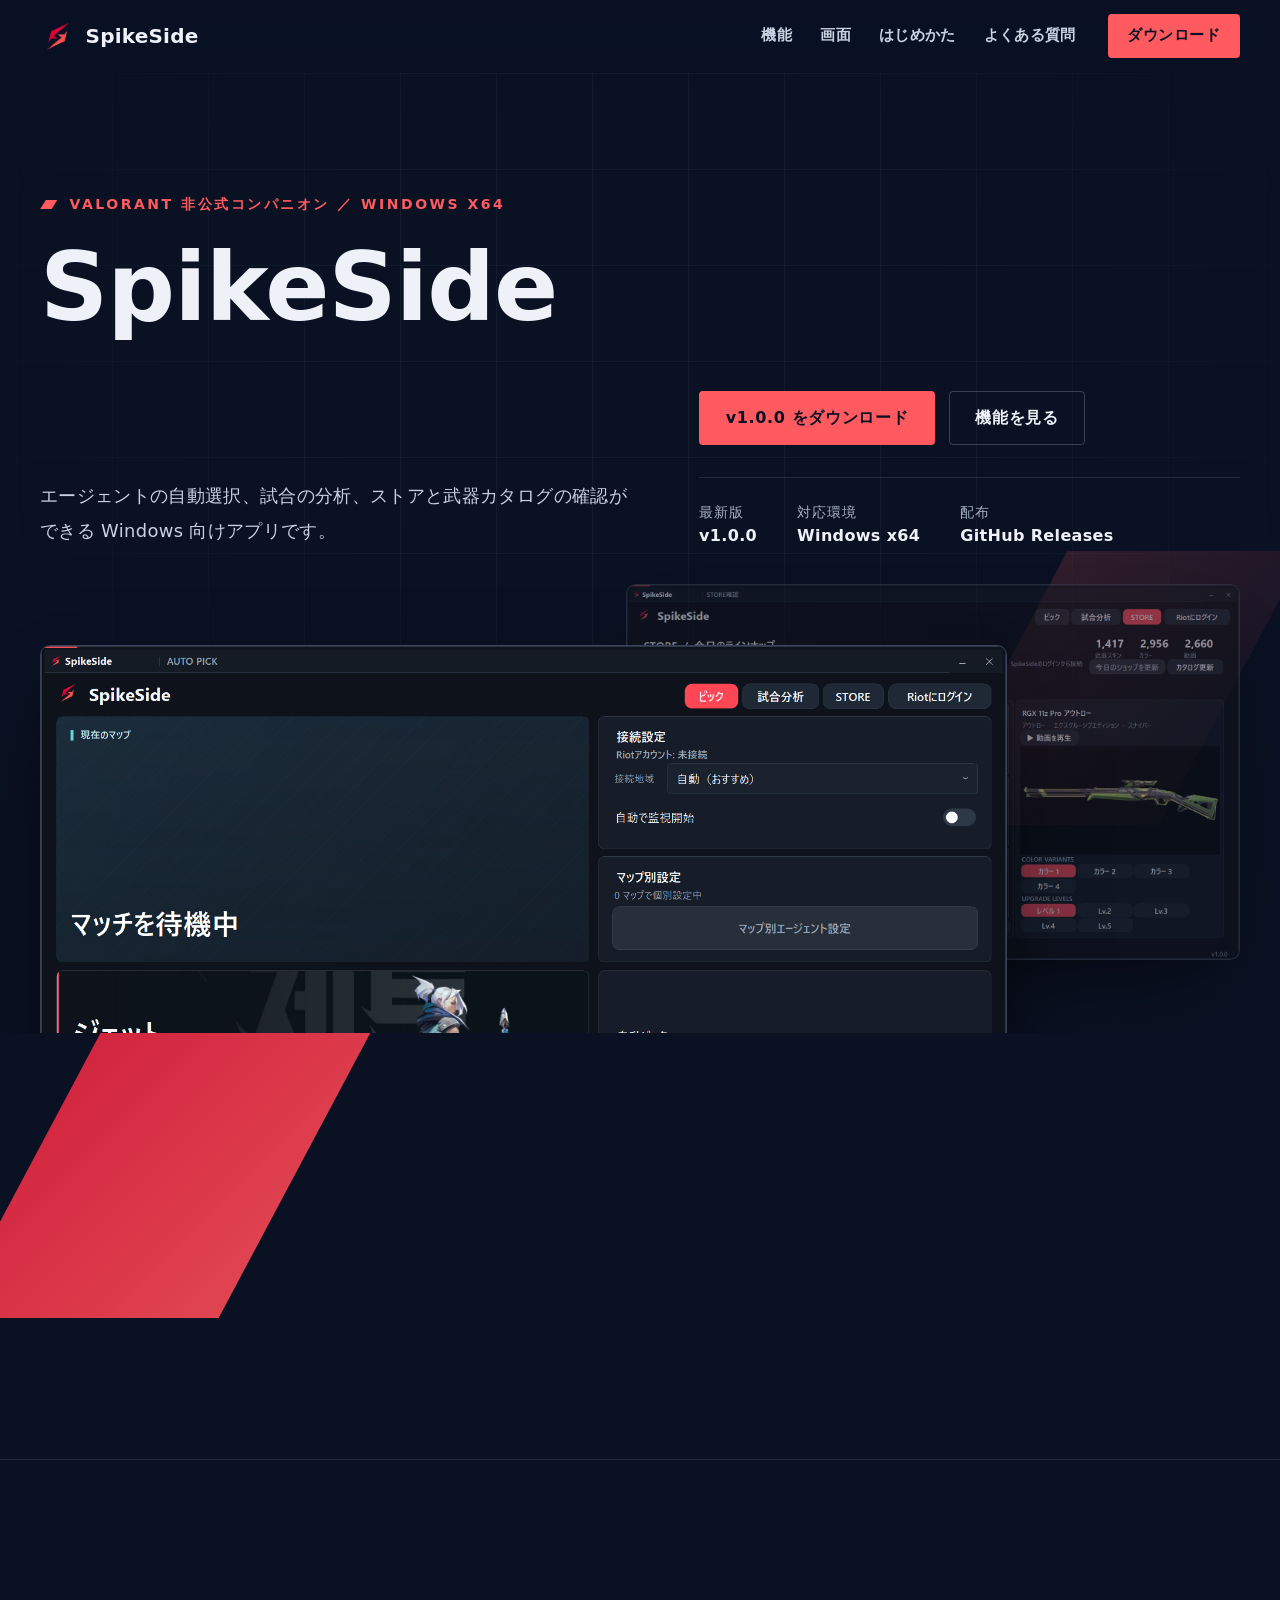
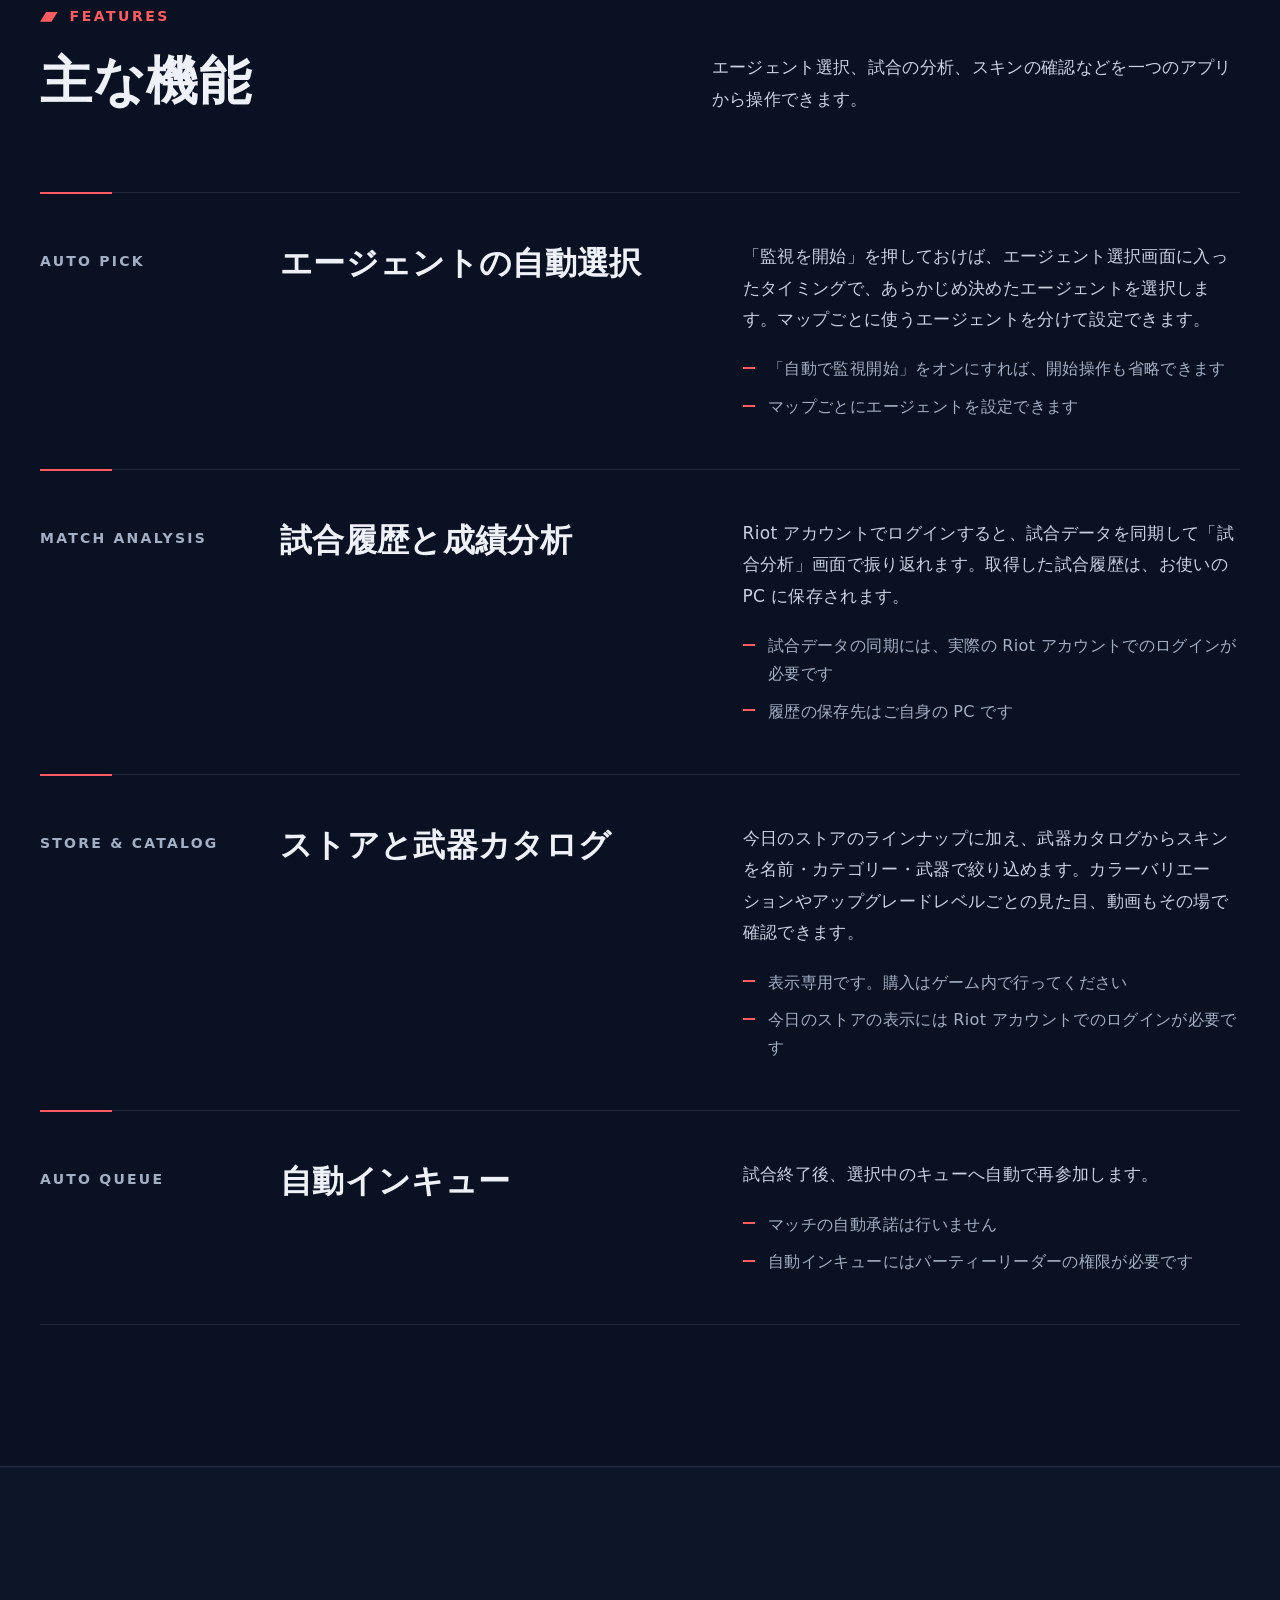
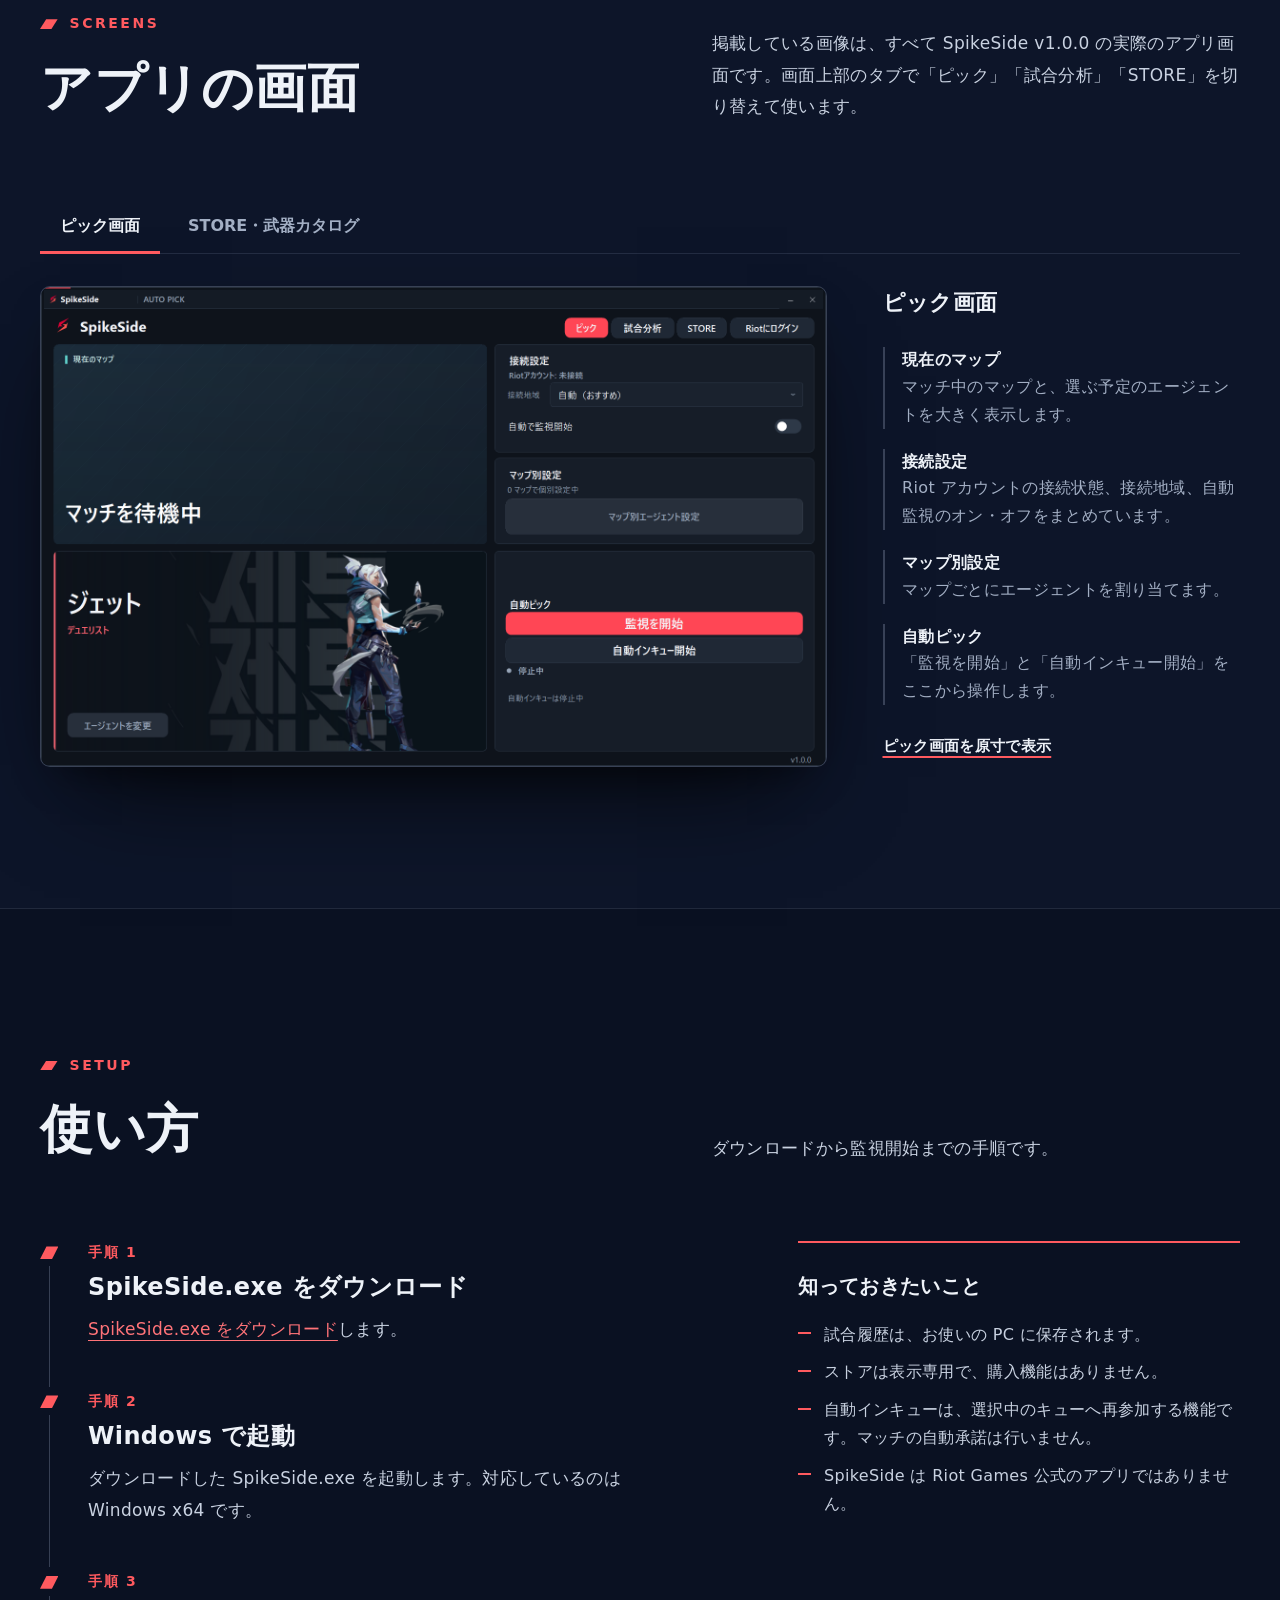
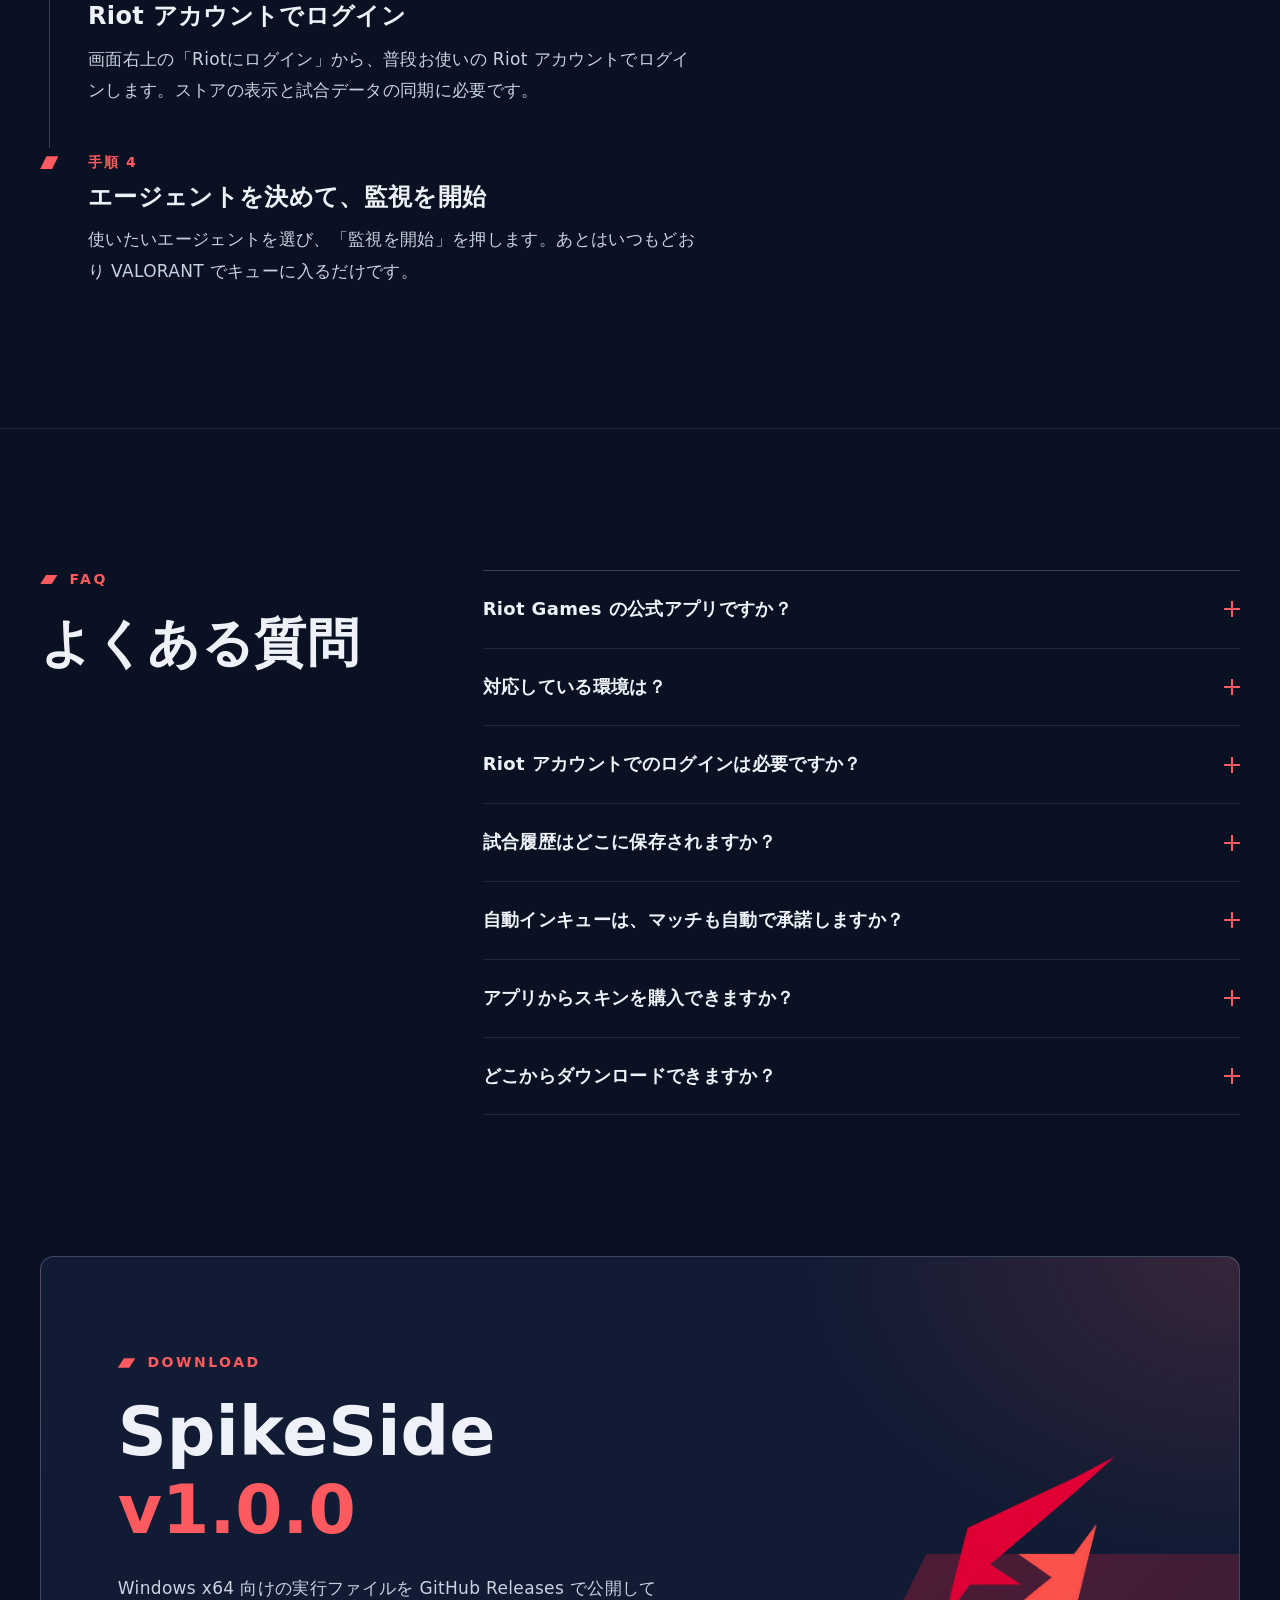
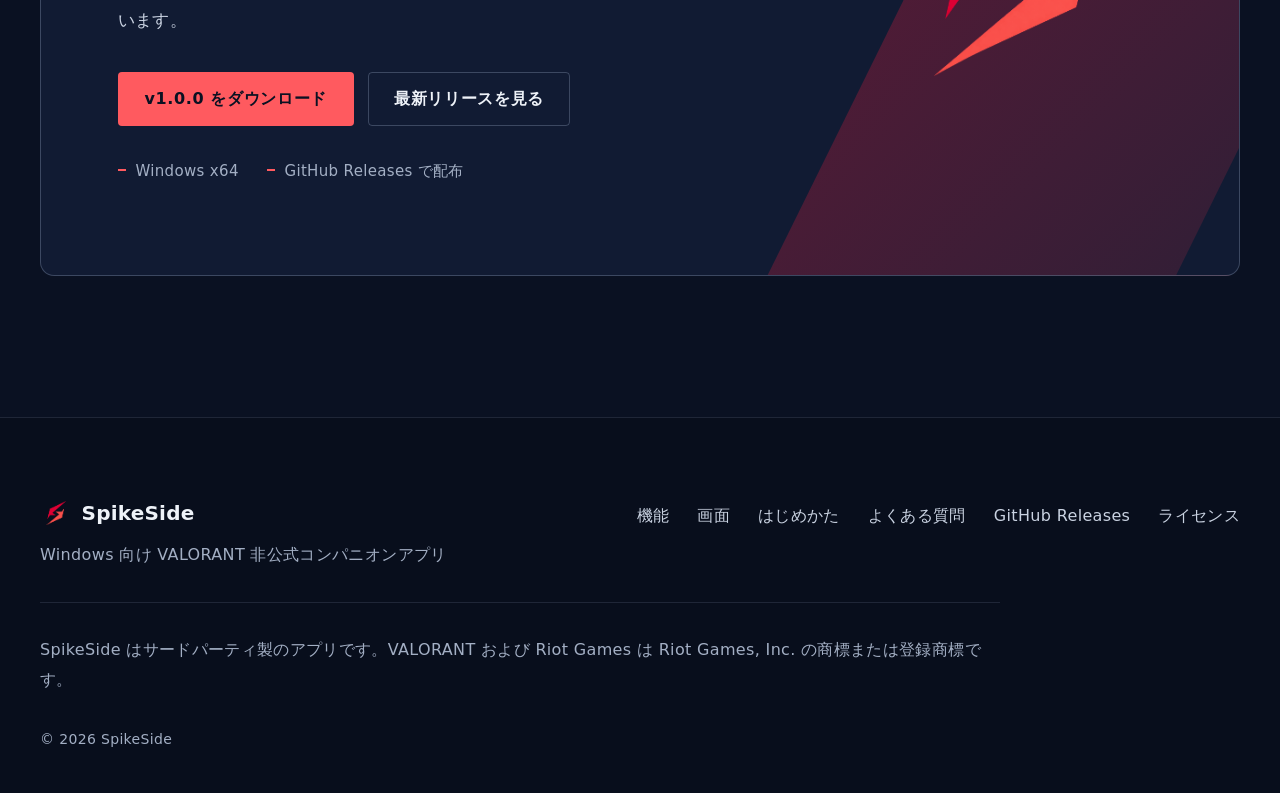
==== docs/index.html @ 8cacb23a "Release SpikeSide 1.0.0 with GitHub Pages site" ====
<!doctype html>
<html lang="ja">
<head>
  <meta charset="utf-8">
  <meta name="viewport" content="width=device-width, initial-scale=1">
  <title>SpikeSide｜VALORANT 向け非公式コンパニオンアプリ（Windows）</title>
  <meta name="description" content="SpikeSide は、エージェントの自動選択、試合の振り返り、ストアと武器カタログの確認をまとめた Windows x64 向けの VALORANT コンパニオンアプリです。">
  <meta name="theme-color" content="#0a1122">
  <meta name="color-scheme" content="dark">
  <meta property="og:type" content="website">
  <meta property="og:title" content="SpikeSide｜VALORANT 向け非公式コンパニオンアプリ">
  <meta property="og:description" content="エージェントの自動選択、試合の振り返り、ストアと武器カタログの確認をひとつに。Windows x64 向け。">
  <meta property="og:image" content="https://xero711.github.io/SpikeSide/assets/app-home.png">
  <meta name="twitter:card" content="summary_large_image">
  <link rel="icon" type="image/png" href="assets/spikeside-logo.png">
  <link rel="apple-touch-icon" href="assets/spikeside-logo.png">
  <link rel="stylesheet" href="styles.css">
  <script>document.documentElement.classList.add('js');</script>
  <script src="app.js" defer></script>
</head>
<body>
  <a class="skip-link" href="#main">本文へスキップ</a>

  <header class="site-header" data-header>
    <div class="container site-header__inner">
      <a class="brand" href="#top">
        <img src="assets/spikeside-logo.png" alt="" width="40" height="40">
        <span>SpikeSide</span>
      </a>

      <button class="nav-toggle" type="button" aria-expanded="false" aria-controls="site-nav" data-nav-toggle>
        <span class="nav-toggle__icon" aria-hidden="true"><span></span><span></span><span></span></span>
        <span class="nav-toggle__label">メニュー</span>
      </button>

      <nav class="site-nav" id="site-nav" aria-label="メインメニュー">
        <ul class="site-nav__list">
          <li><a href="#features">機能</a></li>
          <li><a href="#screens">画面</a></li>
          <li><a href="#setup">はじめかた</a></li>
          <li><a href="#faq">よくある質問</a></li>
        </ul>
        <a class="btn btn--primary btn--small site-nav__cta" href="#download">ダウンロード</a>
      </nav>
    </div>
  </header>

  <main id="main" tabindex="-1">

    <!-- Hero -->
    <section class="hero" id="top" aria-labelledby="hero-title">
      <div class="hero__grid-lines" aria-hidden="true"></div>
      <div class="container">
        <p class="eyebrow">VALORANT 非公式コンパニオン ／ Windows x64</p>
        <h1 class="hero__title" id="hero-title">SpikeSide</h1>

        <div class="hero__body">
          <p class="hero__lead">
            エージェントの自動選択、試合の分析、ストアと武器カタログの確認ができる Windows 向けアプリです。
          </p>

          <div class="hero__aside">
            <div class="actions">
              <a class="btn btn--primary" href="https://github.com/xero711/SpikeSide/releases/download/v1.0.0/SpikeSide.exe">
                v1.0.0 をダウンロード
              </a>
              <a class="btn btn--ghost" href="#features">機能を見る</a>
            </div>
            <dl class="hero__meta">
              <div><dt>最新版</dt><dd>v1.0.0</dd></div>
              <div><dt>対応環境</dt><dd>Windows x64</dd></div>
              <div><dt>配布</dt><dd>GitHub Releases</dd></div>
            </dl>
          </div>
        </div>
      </div>

      <div class="container hero__stage">
        <div class="hero__shape hero__shape--solid" aria-hidden="true"></div>
        <div class="hero__shape hero__shape--outline" aria-hidden="true"></div>
        <figure class="shot hero__shot hero__shot--back" aria-hidden="true">
          <img src="assets/app-catalog.png" alt="" width="1648" height="1006" decoding="async">
        </figure>
        <figure class="shot hero__shot hero__shot--main">
          <img src="assets/app-home.png" width="1648" height="1006" decoding="async" fetchpriority="high"
               alt="SpikeSide のピック画面。左側に「マッチを待機中」の表示と、選択予定のエージェント「ジェット（デュエリスト）」。右側に接続設定、マップ別設定、「監視を開始」「自動インキュー開始」ボタンが並んでいる。">
        </figure>
        <p class="hero__caption">実際のアプリ画面（SpikeSide v1.0.0）</p>
      </div>
    </section>

    <!-- Features -->
    <section class="section" id="features" aria-labelledby="features-title">
      <div class="container">
        <header class="section-head" data-reveal>
          <div>
            <p class="eyebrow">Features</p>
            <h2 id="features-title">主な機能</h2>
          </div>
          <p class="section-head__lead">
            エージェント選択、試合の分析、スキンの確認などを一つのアプリから操作できます。
          </p>
        </header>

        <ul class="capabilities">
          <li class="cap" data-reveal>
            <p class="cap__tag">Auto Pick</p>
            <h3 class="cap__title">エージェントの自動選択</h3>
            <div class="cap__body">
              <p>「監視を開始」を押しておけば、エージェント選択画面に入ったタイミングで、あらかじめ決めたエージェントを選択します。マップごとに使うエージェントを分けて設定できます。</p>
              <ul class="ticks">
                <li>「自動で監視開始」をオンにすれば、開始操作も省略できます</li>
                <li>マップごとにエージェントを設定できます</li>
              </ul>
            </div>
          </li>

          <li class="cap" data-reveal>
            <p class="cap__tag">Match Analysis</p>
            <h3 class="cap__title">試合履歴と成績分析</h3>
            <div class="cap__body">
              <p>Riot アカウントでログインすると、試合データを同期して「試合分析」画面で振り返れます。取得した試合履歴は、お使いの PC に保存されます。</p>
              <ul class="ticks">
                <li>試合データの同期には、実際の Riot アカウントでのログインが必要です</li>
                <li>履歴の保存先はご自身の PC です</li>
              </ul>
            </div>
          </li>

          <li class="cap" data-reveal>
            <p class="cap__tag">Store &amp; Catalog</p>
            <h3 class="cap__title">ストアと武器カタログ</h3>
            <div class="cap__body">
              <p>今日のストアのラインナップに加え、武器カタログからスキンを名前・カテゴリー・武器で絞り込めます。カラーバリエーションやアップグレードレベルごとの見た目、動画もその場で確認できます。</p>
              <ul class="ticks">
                <li>表示専用です。購入はゲーム内で行ってください</li>
                <li>今日のストアの表示には Riot アカウントでのログインが必要です</li>
              </ul>
            </div>
          </li>

          <li class="cap" data-reveal>
            <p class="cap__tag">Auto Queue</p>
            <h3 class="cap__title">自動インキュー</h3>
            <div class="cap__body">
              <p>試合終了後、選択中のキューへ自動で再参加します。</p>
              <ul class="ticks">
                <li>マッチの自動承諾は行いません</li>
                <li>自動インキューにはパーティーリーダーの権限が必要です</li>
              </ul>
            </div>
          </li>
        </ul>
      </div>
    </section>

    <!-- Screens -->
    <section class="section section--tint" id="screens" aria-labelledby="screens-title">
      <div class="container">
        <header class="section-head" data-reveal>
          <div>
            <p class="eyebrow">Screens</p>
            <h2 id="screens-title">アプリの画面</h2>
          </div>
          <p class="section-head__lead">
            掲載している画像は、すべて SpikeSide v1.0.0 の実際のアプリ画面です。画面上部のタブで「ピック」「試合分析」「STORE」を切り替えて使います。
          </p>
        </header>

        <div class="screens" data-tabs>
          <div class="screens__tabs" data-tablist aria-label="表示する画面" hidden>
            <button type="button" class="screens__tab" id="tab-pick" aria-controls="panel-pick" data-tab>ピック画面</button>
            <button type="button" class="screens__tab" id="tab-store" aria-controls="panel-store" data-tab>STORE・武器カタログ</button>
          </div>

          <div class="screens__panel" id="panel-pick" data-panel>
            <figure class="shot screens__shot">
              <img src="assets/app-home.png" width="1648" height="1006" loading="lazy" decoding="async"
                   alt="SpikeSide のピック画面。上部に「ピック」「試合分析」「STORE」「Riotにログイン」のタブ。左上に現在のマップ欄（マッチを待機中）、左下に選択予定のエージェント「ジェット」、右側に接続設定、マップ別設定、自動ピックの操作ボタンが配置されている。">
            </figure>
            <div class="screens__notes">
              <h3 class="screens__heading">ピック画面</h3>
              <dl class="notes">
                <div><dt>現在のマップ</dt><dd>マッチ中のマップと、選ぶ予定のエージェントを大きく表示します。</dd></div>
                <div><dt>接続設定</dt><dd>Riot アカウントの接続状態、接続地域、自動監視のオン・オフをまとめています。</dd></div>
                <div><dt>マップ別設定</dt><dd>マップごとにエージェントを割り当てます。</dd></div>
                <div><dt>自動ピック</dt><dd>「監視を開始」と「自動インキュー開始」をここから操作します。</dd></div>
              </dl>
              <a class="text-link" href="assets/app-home.png">ピック画面を原寸で表示</a>
            </div>
          </div>

          <div class="screens__panel" id="panel-store" data-panel>
            <figure class="shot screens__shot">
              <img src="assets/app-catalog.png" width="1648" height="1006" loading="lazy" decoding="async"
                   alt="SpikeSide の STORE 画面で武器カタログを表示した状態。検索欄とカテゴリー・武器の絞り込みの下にアウトローのスキン一覧が並び、右側に選択中のスキンのプレビュー、動画再生ボタン、カラーバリエーションとアップグレードレベルの切り替えがある。">
            </figure>
            <div class="screens__notes">
              <h3 class="screens__heading">STORE・武器カタログ</h3>
              <dl class="notes">
                <div><dt>今日の STORE ／ 武器カタログ</dt><dd>今日のラインナップと、スキン全体のカタログを切り替えて表示します。</dd></div>
                <div><dt>検索と絞り込み</dt><dd>スキン名・武器名での検索に、カテゴリーと武器の絞り込みを組み合わせられます。</dd></div>
                <div><dt>プレビュー</dt><dd>カラーバリエーション、アップグレードレベルごとの見た目、動画を確認できます。</dd></div>
                <div><dt>表示専用</dt><dd>購入機能はありません。購入はゲーム内で行ってください。</dd></div>
              </dl>
              <a class="text-link" href="assets/app-catalog.png">STORE 画面を原寸で表示</a>
            </div>
          </div>
        </div>
      </div>
    </section>

    <!-- Setup -->
    <section class="section" id="setup" aria-labelledby="setup-title">
      <div class="container">
        <header class="section-head" data-reveal>
          <div>
            <p class="eyebrow">Setup</p>
            <h2 id="setup-title">使い方</h2>
          </div>
          <p class="section-head__lead">
            ダウンロードから監視開始までの手順です。
          </p>
        </header>

        <div class="setup">
          <ol class="steps">
            <li class="step" data-reveal>
              <p class="step__label">手順 1</p>
              <h3>SpikeSide.exe をダウンロード</h3>
              <p><a href="https://github.com/xero711/SpikeSide/releases/download/v1.0.0/SpikeSide.exe">SpikeSide.exe をダウンロード</a>します。</p>
            </li>
            <li class="step" data-reveal>
              <p class="step__label">手順 2</p>
              <h3>Windows で起動</h3>
              <p>ダウンロードした SpikeSide.exe を起動します。対応しているのは Windows x64 です。</p>
            </li>
            <li class="step" data-reveal>
              <p class="step__label">手順 3</p>
              <h3>Riot アカウントでログイン</h3>
              <p>画面右上の「Riotにログイン」から、普段お使いの Riot アカウントでログインします。ストアの表示と試合データの同期に必要です。</p>
            </li>
            <li class="step" data-reveal>
              <p class="step__label">手順 4</p>
              <h3>エージェントを決めて、監視を開始</h3>
              <p>使いたいエージェントを選び、「監視を開始」を押します。あとはいつもどおり VALORANT でキューに入るだけです。</p>
            </li>
          </ol>

          <aside class="setup__aside" aria-labelledby="setup-notes-title" data-reveal>
            <h3 id="setup-notes-title">知っておきたいこと</h3>
            <ul class="ticks">
              <li>試合履歴は、お使いの PC に保存されます。</li>
              <li>ストアは表示専用で、購入機能はありません。</li>
              <li>自動インキューは、選択中のキューへ再参加する機能です。マッチの自動承諾は行いません。</li>
              <li>SpikeSide は Riot Games 公式のアプリではありません。</li>
            </ul>
          </aside>
        </div>
      </div>
    </section>

    <!-- FAQ -->
    <section class="section" id="faq" aria-labelledby="faq-title">
      <div class="container faq-layout">
        <header class="section-head section-head--stack" data-reveal>
          <p class="eyebrow">FAQ</p>
          <h2 id="faq-title">よくある質問</h2>
        </header>

        <div class="faq" data-reveal>
          <details>
            <summary>Riot Games の公式アプリですか？</summary>
            <div class="faq__answer">
              <p>SpikeSide は、Riot Games が開発・運営する公式アプリではない、サードパーティ製のアプリです。</p>
            </div>
          </details>
          <details>
            <summary>対応している環境は？</summary>
            <div class="faq__answer">
              <p>Windows x64 向けのアプリです。macOS やモバイル端末には対応していません。</p>
            </div>
          </details>
          <details>
            <summary>Riot アカウントでのログインは必要ですか？</summary>
            <div class="faq__answer">
              <p>ストアの表示と試合データの同期には、実際の Riot アカウントでのログインが必要です。ログインはアプリ右上の「Riotにログイン」から行えます。</p>
            </div>
          </details>
          <details>
            <summary>試合履歴はどこに保存されますか？</summary>
            <div class="faq__answer">
              <p>同期した試合履歴は、SpikeSide を使っている PC に保存されます。</p>
            </div>
          </details>
          <details>
            <summary>自動インキューは、マッチも自動で承諾しますか？</summary>
            <div class="faq__answer">
              <p>いいえ。自動インキューは、選択しておいたキューへ再参加する機能です。マッチの自動承諾は行いません。</p>
            </div>
          </details>
          <details>
            <summary>アプリからスキンを購入できますか？</summary>
            <div class="faq__answer">
              <p>できません。STORE と武器カタログは表示専用です。購入する場合はゲーム内で行ってください。</p>
            </div>
          </details>
          <details>
            <summary>どこからダウンロードできますか？</summary>
            <div class="faq__answer">
              <p><a href="https://github.com/xero711/SpikeSide/releases/latest">GitHub の最新リリースページ</a>から入手できます。</p>
            </div>
          </details>
        </div>
      </div>
    </section>

    <!-- Download -->
    <section class="section section--download" id="download" aria-labelledby="download-title">
      <div class="container">
        <div class="download" data-reveal>
          <div class="download__shape" aria-hidden="true"></div>
          <img class="download__logo" src="assets/spikeside-logo.png" alt="" width="320" height="320" loading="lazy" decoding="async">
          <div class="download__body">
            <p class="eyebrow">Download</p>
            <h2 id="download-title">SpikeSide <span class="accent">v1.0.0</span></h2>
            <p class="download__lead">Windows x64 向けの実行ファイルを GitHub Releases で公開しています。</p>
            <div class="actions">
              <a class="btn btn--primary" href="https://github.com/xero711/SpikeSide/releases/download/v1.0.0/SpikeSide.exe">
                v1.0.0 をダウンロード
              </a>
              <a class="btn btn--ghost" href="https://github.com/xero711/SpikeSide/releases/latest">最新リリースを見る</a>
            </div>
            <ul class="download__facts">
              <li>Windows x64</li>
              <li>GitHub Releases で配布</li>
            </ul>
          </div>
        </div>
      </div>
    </section>
  </main>

  <footer class="site-footer">
    <div class="container site-footer__inner">
      <div class="site-footer__brand">
        <a class="brand" href="#top">
          <img src="assets/spikeside-logo.png" alt="" width="32" height="32" loading="lazy">
          <span>SpikeSide</span>
        </a>
        <p>Windows 向け VALORANT 非公式コンパニオンアプリ</p>
      </div>

      <nav class="site-footer__nav" aria-label="フッターメニュー">
        <ul>
          <li><a href="#features">機能</a></li>
          <li><a href="#screens">画面</a></li>
          <li><a href="#setup">はじめかた</a></li>
          <li><a href="#faq">よくある質問</a></li>
          <li><a href="https://github.com/xero711/SpikeSide/releases/latest">GitHub Releases</a></li>
          <li><a href="https://github.com/xero711/SpikeSide/tree/main/src/ValoAutoPick/Assets/Licenses">ライセンス</a></li>
        </ul>
      </nav>

      <p class="site-footer__legal">
        SpikeSide はサードパーティ製のアプリです。VALORANT および Riot Games は Riot Games, Inc. の商標または登録商標です。
      </p>
      <p class="site-footer__copy">&copy; <span data-year>2026</span> SpikeSide</p>
    </div>
  </footer>
</body>
</html>
---- docs/styles.css ----
/* ==========================================================================
   SpikeSide — official site
   Editorial dark navy canvas / coral accent / no external dependencies
   ========================================================================== */

:root {
  --bg: #0a1122;
  --bg-2: #0d1529;
  --bg-3: #111b33;
  --line: rgba(196, 211, 240, 0.12);
  --line-strong: rgba(196, 211, 240, 0.24);
  --text: #eef2f8;
  --text-soft: #c9d2e1;
  --muted: #a3afc4;
  --coral: #ff5a5f;
  --coral-bright: #ff7378;
  --crimson: #e2183a;
  --on-coral: #0a1122;
  --focus: #ffc9cb;

  --font: "Segoe UI Variable Text", "Segoe UI", "Hiragino Sans", "Hiragino Kaku Gothic ProN",
    "Noto Sans JP", "Yu Gothic UI", "Yu Gothic", "Meiryo", system-ui, sans-serif;
  --font-display: "Segoe UI Variable Display", "Segoe UI", "Hiragino Sans", "Hiragino Kaku Gothic ProN",
    "Noto Sans JP", "Yu Gothic UI", "Yu Gothic", "Meiryo", system-ui, sans-serif;

  --container: 76rem;
  --gutter: clamp(1.25rem, 4vw, 2.5rem);
  --section-space: clamp(5rem, 11vw, 9.5rem);
  --header-h: 4.5rem;
  --radius: 10px;
  --ease: cubic-bezier(0.2, 0.7, 0.2, 1);
}

/* ---------- Reset ---------- */
*,
*::before,
*::after { box-sizing: border-box; }

html {
  -webkit-text-size-adjust: 100%;
  text-size-adjust: 100%;
  scroll-behavior: smooth;
  scroll-padding-top: calc(var(--header-h) + 1rem);
}

body {
  margin: 0;
  min-height: 100vh;
  background: var(--bg);
  color: var(--text);
  font-family: var(--font);
  font-size: 1.0625rem;
  line-height: 1.85;
  letter-spacing: 0.02em;
  line-break: strict;
  overflow-wrap: anywhere;
  -webkit-font-smoothing: antialiased;
  -moz-osx-font-smoothing: grayscale;
  text-rendering: optimizeLegibility;
}

img, svg { display: block; max-width: 100%; }
img { height: auto; }

h1, h2, h3, p, ul, ol, dl, dd, figure { margin: 0; }
ul, ol { padding: 0; list-style: none; }

a { color: inherit; }

button { font: inherit; color: inherit; }

::selection { background: var(--coral); color: var(--on-coral); }

:focus-visible {
  outline: 3px solid var(--focus);
  outline-offset: 3px;
  border-radius: 3px;
}

main:focus { outline: none; }

.sr-only {
  position: absolute !important;
  width: 1px; height: 1px;
  padding: 0; margin: -1px;
  overflow: hidden; clip: rect(0 0 0 0);
  white-space: nowrap; border: 0;
}

.nowrap { display: inline-block; }
.accent { color: var(--coral); }
.br-wide { display: none; }

@media (min-width: 48rem) {
  .br-wide { display: inline; }
}

.container {
  width: 100%;
  max-width: calc(var(--container) + var(--gutter) * 2);
  margin-inline: auto;
  padding-inline: var(--gutter);
}

/* ---------- Skip link ---------- */
.skip-link {
  position: fixed;
  top: 0.75rem;
  left: 0.75rem;
  z-index: 100;
  padding: 0.75rem 1.25rem;
  background: var(--coral);
  color: var(--on-coral);
  font-weight: 700;
  text-decoration: none;
  border-radius: 4px;
  transform: translateY(calc(-100% - 1rem));
  transition: transform 0.2s var(--ease);
}
.skip-link:focus { transform: translateY(0); }

/* ---------- Typography helpers ---------- */
.eyebrow {
  display: inline-flex;
  align-items: center;
  gap: 0.75rem;
  margin-bottom: 1.25rem;
  color: var(--coral);
  font-size: 0.875rem;
  font-weight: 700;
  letter-spacing: 0.18em;
  text-transform: uppercase;
  line-height: 1.4;
}
.eyebrow::before {
  content: "";
  width: 1.1rem;
  height: 0.6rem;
  background: currentColor;
  clip-path: polygon(35% 0, 100% 0, 65% 100%, 0 100%);
  flex: none;
}

h1, h2, h3 {
  font-family: var(--font-display);
  font-feature-settings: "palt" 1;
  word-break: auto-phrase;
}

h2 {
  font-size: clamp(1.875rem, 4.2vw, 3.25rem);
  font-weight: 800;
  line-height: 1.32;
  letter-spacing: 0.01em;
}

h3 {
  font-size: 1.25rem;
  font-weight: 700;
  line-height: 1.5;
}

.text-link {
  display: inline-flex;
  align-items: center;
  gap: 0.5rem;
  color: var(--text);
  font-size: 0.9375rem;
  font-weight: 600;
  text-decoration: underline;
  text-decoration-color: var(--coral);
  text-decoration-thickness: 2px;
  text-underline-offset: 0.35em;
  transition: color 0.2s var(--ease);
}
.text-link:hover { color: var(--coral-bright); }

p a, .faq__answer a {
  color: var(--coral-bright);
  text-decoration: underline;
  text-decoration-thickness: 1px;
  text-underline-offset: 0.3em;
}
p a:hover, .faq__answer a:hover { text-decoration-thickness: 2px; }

/* ---------- Buttons ---------- */
.actions {
  display: flex;
  flex-wrap: wrap;
  gap: 0.875rem;
}

.btn {
  position: relative;
  display: inline-flex;
  align-items: center;
  justify-content: center;
  gap: 0.6rem;
  min-height: 3.375rem;
  padding: 0.75rem 1.6rem;
  border: 1px solid transparent;
  border-radius: 4px;
  font-size: 1rem;
  font-weight: 700;
  line-height: 1.3;
  letter-spacing: 0.04em;
  text-decoration: none;
  cursor: pointer;
  transition: background-color 0.2s var(--ease), border-color 0.2s var(--ease),
    color 0.2s var(--ease), transform 0.2s var(--ease);
}
.btn__icon { width: 1.125rem; height: 1.125rem; flex: none; }

.btn--primary {
  background: var(--coral);
  color: var(--on-coral);
}
.btn--primary:hover { background: var(--coral-bright); }
.btn--primary:active { transform: translateY(1px); }

.btn--ghost {
  border-color: var(--line-strong);
  color: var(--text);
  background: transparent;
}
.btn--ghost:hover { border-color: var(--text-soft); background: rgba(255, 255, 255, 0.04); }

.btn--small {
  min-height: 2.75rem;
  padding: 0.5rem 1.15rem;
  font-size: 0.9375rem;
}

/* ---------- Header ---------- */
.site-header {
  position: sticky;
  top: 0;
  z-index: 50;
  border-bottom: 1px solid transparent;
  background: rgba(10, 17, 34, 0.6);
  -webkit-backdrop-filter: blur(14px) saturate(140%);
  backdrop-filter: blur(14px) saturate(140%);
  transition: background-color 0.25s var(--ease), border-color 0.25s var(--ease);
}
.site-header.is-scrolled,
.site-header.is-open {
  background: rgba(10, 17, 34, 0.92);
  border-bottom-color: var(--line);
}

.site-header__inner {
  display: flex;
  align-items: center;
  justify-content: space-between;
  gap: 1.5rem;
  min-height: var(--header-h);
}

.brand {
  display: inline-flex;
  align-items: center;
  flex: 0 0 auto;
  white-space: nowrap;
  gap: 0.6rem;
  font-family: var(--font-display);
  font-size: 1.25rem;
  font-weight: 800;
  letter-spacing: 0.01em;
  text-decoration: none;
  color: var(--text);
}
.brand img { width: 2.25rem; height: 2.25rem; }

.site-nav {
  display: flex;
  align-items: center;
  gap: 2rem;
}
.site-nav__list {
  display: flex;
  align-items: center;
  gap: 0.25rem 1.75rem;
  flex-wrap: wrap;
}
.site-nav__list a {
  position: relative;
  display: inline-block;
  padding: 0.5rem 0;
  font-size: 0.9375rem;
  font-weight: 600;
  color: var(--text-soft);
  text-decoration: none;
  transition: color 0.2s var(--ease);
}
.site-nav__list a::after {
  content: "";
  position: absolute;
  left: 0; right: 0; bottom: 0.2rem;
  height: 2px;
  background: var(--coral);
  transform: scaleX(0);
  transform-origin: left;
  transition: transform 0.25s var(--ease);
}
.site-nav__list a:hover,
.site-nav__list a.is-active { color: var(--text); }
.site-nav__list a:hover::after,
.site-nav__list a.is-active::after { transform: scaleX(1); }

.nav-toggle {
  display: none;
  align-items: center;
  flex: 0 0 auto;
  white-space: nowrap;
  gap: 0.6rem;
  min-height: 2.75rem;
  padding: 0.5rem 0.9rem;
  border: 1px solid var(--line-strong);
  border-radius: 4px;
  background: transparent;
  font-size: 0.9375rem;
  font-weight: 700;
  cursor: pointer;
}
.nav-toggle__icon {
  position: relative;
  display: inline-grid;
  gap: 4px;
  width: 1.125rem;
}
.nav-toggle__icon span {
  display: block;
  height: 2px;
  background: currentColor;
  transition: transform 0.25s var(--ease), opacity 0.2s var(--ease);
}
.nav-toggle[aria-expanded="true"] .nav-toggle__icon span:nth-child(1) { transform: translateY(6px) rotate(45deg); }
.nav-toggle[aria-expanded="true"] .nav-toggle__icon span:nth-child(2) { opacity: 0; }
.nav-toggle[aria-expanded="true"] .nav-toggle__icon span:nth-child(3) { transform: translateY(-6px) rotate(-45deg); }

@media (max-width: 60rem) {
  .site-header__inner { gap: 0.5rem; }
  .js .nav-toggle { display: inline-flex; }

  /* Without JS the nav simply wraps below the brand */
  .site-header__inner { flex-wrap: wrap; }
  .site-nav { gap: 1rem; flex-wrap: wrap; padding-bottom: 0.75rem; }

  .js .site-header__inner { flex-wrap: nowrap; }
  .js .site-nav {
    position: absolute;
    top: 100%;
    left: 0;
    right: 0;
    display: none;
    flex-direction: column;
    align-items: stretch;
    gap: 1.5rem;
    max-height: calc(100vh - var(--header-h));
    overflow-y: auto;
    padding: 1rem var(--gutter) 2rem;
    background: var(--bg);
    border-bottom: 1px solid var(--line);
    box-shadow: 0 30px 60px -20px rgba(0, 0, 0, 0.6);
  }
  .js .site-header.is-open .site-nav { display: flex; }
  .js .site-nav__list { flex-direction: column; align-items: stretch; gap: 0; }
  .js .site-nav__list a {
    display: block;
    padding: 1rem 0;
    font-size: 1.125rem;
    border-bottom: 1px solid var(--line);
  }
  .js .site-nav__list a::after { display: none; }
  .js .site-nav__list a.is-active { color: var(--coral-bright); }
  .js .site-nav__cta { min-height: 3.25rem; font-size: 1rem; }
}

/* ---------- Hero ---------- */
.hero {
  position: relative;
  padding-top: clamp(3.5rem, 9vw, 7.5rem);
  padding-bottom: var(--section-space);
  overflow: clip;
}

.hero__grid-lines {
  position: absolute;
  inset: 0;
  z-index: -1;
  background-image:
    linear-gradient(to right, rgba(196, 211, 240, 0.05) 1px, transparent 1px),
    linear-gradient(to bottom, rgba(196, 211, 240, 0.05) 1px, transparent 1px);
  background-size: 96px 96px;
  background-position: center top;
  -webkit-mask-image: radial-gradient(ellipse 80% 60% at 50% 20%, #000 30%, transparent 75%);
  mask-image: radial-gradient(ellipse 80% 60% at 50% 20%, #000 30%, transparent 75%);
}

.hero__title {
  font-size: clamp(2.5rem, 7.4vw, 6.25rem);
  font-weight: 800;
  line-height: 1.12;
  letter-spacing: -0.01em;
  max-width: 14em;
}

.hero__body {
  display: grid;
  gap: 2.5rem;
  margin-top: clamp(2rem, 4vw, 3.25rem);
}

.hero__lead {
  max-width: 36em;
  color: var(--text-soft);
  font-size: clamp(1.0625rem, 1.4vw, 1.1875rem);
  line-height: 1.95;
}

.hero__aside { display: grid; gap: 2rem; align-content: start; }

.hero__meta {
  display: flex;
  flex-wrap: wrap;
  gap: 1rem 2.5rem;
  padding-top: 1.5rem;
  border-top: 1px solid var(--line);
}
.hero__meta dt {
  font-size: 0.875rem;
  color: var(--muted);
  letter-spacing: 0.08em;
  line-height: 1.5;
}
.hero__meta dd {
  font-size: 1rem;
  font-weight: 700;
  line-height: 1.6;
}

@media (min-width: 64rem) {
  .hero__body {
    grid-template-columns: minmax(0, 1.1fr) minmax(0, 1fr);
    gap: 4rem;
    align-items: end;
  }
}

.hero__stage {
  position: relative;
  margin-top: clamp(3.5rem, 8vw, 6rem);
  padding-bottom: 2.5rem;
}

.shot {
  overflow: hidden;
  border: 1px solid var(--line-strong);
  border-radius: var(--radius);
  background: #0c1324;
  box-shadow:
    0 50px 100px -40px rgba(0, 0, 0, 0.85),
    0 18px 40px -20px rgba(0, 0, 0, 0.6);
}
.shot img { width: 100%; }

.hero__shot--main {
  position: relative;
  z-index: 2;
  width: 100%;
}

.hero__shot--back { display: none; }

.hero__caption {
  position: relative;
  z-index: 2;
  margin-top: 1rem;
  font-size: 0.875rem;
  color: var(--muted);
  letter-spacing: 0.06em;
}

.hero__shape {
  position: absolute;
  pointer-events: none;
  clip-path: polygon(38% 0, 100% 0, 62% 100%, 0 100%);
}
.hero__shape--solid {
  z-index: 1;
  left: -6%;
  bottom: -4%;
  width: 46%;
  aspect-ratio: 1.4;
  background: linear-gradient(135deg, var(--crimson), var(--coral));
  opacity: 0.9;
}
.hero__shape--outline {
  z-index: 0;
  right: -2%;
  top: -14%;
  width: 30%;
  aspect-ratio: 1.4;
  background: linear-gradient(135deg, rgba(255, 90, 95, 0.5), rgba(255, 90, 95, 0));
  opacity: 0.4;
}

@media (min-width: 48rem) {
  .hero__stage { padding-right: 0; }
  .hero__shot--main { width: 84%; }
  .hero__shot--back {
    display: block;
    position: absolute;
    z-index: 1;
    right: var(--gutter);
    top: -9%;
    width: 48%;
    opacity: 0.55;
    filter: saturate(0.85);
  }
  .hero__shape--solid { left: -4%; bottom: 0; width: 34%; }
}

@media (min-width: 64rem) {
  .hero__shot--main { width: 78%; }
}

/* ---------- Sections ---------- */
.section {
  position: relative;
  padding-block: var(--section-space);
  border-top: 1px solid var(--line);
}

.section--tint { background: var(--bg-2); }

.section-head {
  display: grid;
  gap: 1.5rem;
  margin-bottom: clamp(3rem, 6vw, 5rem);
}
.section-head__lead {
  max-width: 34em;
  color: var(--text-soft);
}

@media (min-width: 64rem) {
  .section-head {
    grid-template-columns: minmax(0, 1.15fr) minmax(0, 1fr);
    align-items: end;
    gap: 4rem;
  }
  .section-head--stack { grid-template-columns: 1fr; gap: 0; }
}

/* ---------- Capabilities ---------- */
.capabilities { border-bottom: 1px solid var(--line); }

.cap {
  position: relative;
  display: grid;
  gap: 1rem;
  padding-block: clamp(2rem, 4vw, 3rem);
  border-top: 1px solid var(--line);
}
.cap::before {
  content: "";
  position: absolute;
  top: -1px;
  left: 0;
  width: 4.5rem;
  height: 2px;
  background: var(--coral);
  transition: width 0.6s var(--ease);
}
.cap:hover::before { width: 100%; }

.cap__tag {
  display: flex;
  flex-wrap: wrap;
  align-items: center;
  gap: 0.6rem;
  font-size: 0.875rem;
  font-weight: 700;
  letter-spacing: 0.16em;
  text-transform: uppercase;
  color: var(--muted);
  line-height: 1.6;
}

.badge {
  display: inline-block;
  padding: 0.1rem 0.6rem;
  border: 1px solid rgba(255, 90, 95, 0.55);
  border-radius: 999px;
  color: var(--coral-bright);
  font-size: 0.875rem;
  letter-spacing: 0.06em;
  text-transform: none;
}

.cap__title {
  font-size: clamp(1.5rem, 2.6vw, 2rem);
  font-weight: 800;
  line-height: 1.4;
}

.cap__body { display: grid; gap: 1.25rem; color: var(--text-soft); }

.ticks { display: grid; gap: 0.6rem; }
.ticks li {
  position: relative;
  padding-left: 1.6rem;
  font-size: 1rem;
  line-height: 1.75;
  color: var(--muted);
}
.ticks li::before {
  content: "";
  position: absolute;
  left: 0;
  top: 0.72em;
  width: 0.8rem;
  height: 2px;
  background: var(--coral);
}

@media (min-width: 64rem) {
  .cap {
    grid-template-columns: 12rem minmax(0, 1fr) minmax(0, 1.2fr);
    gap: 3rem;
    align-items: start;
  }
  .cap__tag { padding-top: 0.55rem; }
}

/* ---------- Screens ---------- */
.screens__tabs {
  display: flex;
  flex-wrap: wrap;
  gap: 0.5rem;
  margin-bottom: 2rem;
  border-bottom: 1px solid var(--line);
}
.screens__tabs[hidden] { display: none; }

.screens__tab {
  position: relative;
  min-height: 3rem;
  padding: 0.75rem 1.25rem;
  border: 0;
  background: transparent;
  color: var(--muted);
  font-size: 1rem;
  font-weight: 700;
  cursor: pointer;
  transition: color 0.2s var(--ease);
}
.screens__tab::after {
  content: "";
  position: absolute;
  left: 0; right: 0; bottom: -1px;
  height: 3px;
  background: var(--coral);
  transform: scaleX(0);
  transition: transform 0.3s var(--ease);
}
.screens__tab:hover { color: var(--text); }
.screens__tab[aria-selected="true"] { color: var(--text); }
.screens__tab[aria-selected="true"]::after { transform: scaleX(1); }

.screens__panel {
  display: grid;
  gap: 2rem;
}
.screens__panel + .screens__panel { margin-top: 4rem; }
.js .screens__panel + .screens__panel { margin-top: 0; }
.screens__panel[hidden] { display: none; }

.screens__panel:focus-visible { outline-offset: 8px; }

.screens__notes { display: grid; gap: 1.75rem; align-content: start; }
.screens__heading { font-size: 1.375rem; font-weight: 800; }

.notes { display: grid; gap: 1.25rem; }
.notes > div {
  padding-left: 1.1rem;
  border-left: 2px solid var(--line-strong);
  transition: border-color 0.25s var(--ease);
}
.notes > div:hover { border-left-color: var(--coral); }
.notes dt { font-weight: 700; font-size: 1rem; line-height: 1.6; }
.notes dd { color: var(--muted); font-size: 1rem; line-height: 1.75; }

@media (min-width: 64rem) {
  .screens__panel {
    grid-template-columns: minmax(0, 2.2fr) minmax(16rem, 1fr);
    gap: 3.5rem;
    align-items: start;
  }
}

/* ---------- Setup ---------- */
.setup { display: grid; gap: 4rem; }

.steps { position: relative; display: grid; gap: 0; }

.step {
  position: relative;
  padding: 0 0 2.75rem 3rem;
}
.step:last-child { padding-bottom: 0; }

/* rail */
.step::after {
  content: "";
  position: absolute;
  left: 0.55rem;
  top: 1.6rem;
  bottom: 0.2rem;
  width: 1px;
  background: var(--line-strong);
}
.step:last-child::after { display: none; }

/* marker */
.step::before {
  content: "";
  position: absolute;
  left: 0;
  top: 0.35rem;
  width: 1.15rem;
  height: 0.8rem;
  background: var(--coral);
  clip-path: polygon(35% 0, 100% 0, 65% 100%, 0 100%);
}

.step__label {
  font-size: 0.875rem;
  font-weight: 700;
  letter-spacing: 0.12em;
  color: var(--coral);
  line-height: 1.6;
}
.step h3 {
  margin: 0.35rem 0 0.6rem;
  font-size: clamp(1.25rem, 2vw, 1.5rem);
}
.step p:last-child { color: var(--text-soft); max-width: 36em; }

.setup__aside {
  align-self: start;
  padding-top: 1.75rem;
  border-top: 2px solid var(--coral);
}
.setup__aside h3 { margin-bottom: 1.25rem; }
.setup__aside .ticks li { color: var(--text-soft); }

@media (min-width: 64rem) {
  .setup {
    grid-template-columns: minmax(0, 1.5fr) minmax(0, 1fr);
    gap: 6rem;
  }
  .setup__aside { position: sticky; top: calc(var(--header-h) + 2rem); }
}

/* ---------- Editions ---------- */
.editions {
  display: grid;
  gap: 2.5rem;
  margin-bottom: clamp(3rem, 5vw, 4rem);
}
.edition {
  padding-top: 1.5rem;
  border-top: 1px solid var(--line-strong);
}
.edition--full { border-top: 2px solid var(--coral); }
.edition__name {
  margin-bottom: 0.75rem;
  font-size: clamp(1.5rem, 2.4vw, 1.875rem);
  font-weight: 800;
}
.edition p { color: var(--text-soft); max-width: 32em; }

@media (min-width: 48rem) {
  .editions { grid-template-columns: 1fr 1fr; gap: 4rem; }
}

.table-wrap {
  overflow-x: auto;
  border-top: 1px solid var(--line-strong);
}

.compare {
  width: 100%;
  min-width: 34rem;
  border-collapse: collapse;
  font-size: 1rem;
}
.compare caption {
  padding: 1.25rem 0 0.5rem;
  text-align: left;
  font-size: 0.875rem;
  font-weight: 700;
  letter-spacing: 0.08em;
  color: var(--muted);
}
.compare th,
.compare td {
  padding: 1.15rem 1rem;
  text-align: left;
  vertical-align: middle;
  border-bottom: 1px solid var(--line);
  line-height: 1.6;
}
.compare thead th {
  font-size: 0.9375rem;
  font-weight: 700;
  color: var(--muted);
  letter-spacing: 0.06em;
}
.compare thead th.is-full { color: var(--coral-bright); }
.compare tbody th { font-weight: 700; color: var(--text); width: 40%; }
.compare th:first-child,
.compare td:first-child { padding-left: 0; }
.compare .is-full { background: rgba(255, 90, 95, 0.06); }
.compare tbody tr { transition: background-color 0.2s var(--ease); }
.compare tbody tr:hover { background: rgba(255, 255, 255, 0.025); }

.mark {
  display: inline-flex;
  align-items: center;
  gap: 0.6rem;
  font-weight: 600;
}
.mark::before {
  content: "";
  flex: none;
  width: 0.75rem;
  height: 0.75rem;
}
.mark--yes { color: var(--text); }
.mark--yes::before {
  width: 0.45rem;
  height: 0.8rem;
  margin: 0 0.15rem 0.2rem 0.15rem;
  border: solid var(--coral);
  border-width: 0 2px 2px 0;
  transform: rotate(45deg);
}
.mark--limit { color: var(--text-soft); }
.mark--limit::before {
  width: 0.8rem;
  height: 0.55rem;
  background: var(--coral);
  opacity: 0.6;
  clip-path: polygon(35% 0, 100% 0, 65% 100%, 0 100%);
}
.mark--no { color: var(--muted); font-weight: 500; }
.mark--no::before {
  height: 2px;
  background: var(--muted);
  opacity: 0.7;
}

/* ---------- FAQ ---------- */
.faq-layout { display: grid; }

@media (min-width: 64rem) {
  .faq-layout {
    grid-template-columns: minmax(0, 1fr) minmax(0, 2fr);
    gap: 4rem;
    align-items: start;
  }
  .faq-layout .section-head { margin-bottom: 0; position: sticky; top: calc(var(--header-h) + 2rem); }
}

.faq { border-top: 1px solid var(--line-strong); }

.faq details { border-bottom: 1px solid var(--line); }

.faq summary {
  position: relative;
  display: flex;
  align-items: center;
  justify-content: space-between;
  gap: 1.5rem;
  min-height: 3rem;
  padding: 1.5rem 0;
  font-size: 1.125rem;
  font-weight: 700;
  line-height: 1.6;
  cursor: pointer;
  list-style: none;
  transition: color 0.2s var(--ease);
}
.faq summary::-webkit-details-marker { display: none; }
.faq summary:hover { color: var(--coral-bright); }

.faq summary::after {
  content: "";
  flex: none;
  width: 1rem;
  height: 1rem;
  background:
    linear-gradient(var(--coral), var(--coral)) center / 100% 2px no-repeat,
    linear-gradient(var(--coral), var(--coral)) center / 2px 100% no-repeat;
  transition: transform 0.3s var(--ease);
}
.faq details[open] summary::after { transform: rotate(135deg); }

.faq__answer {
  padding: 0 2.5rem 1.75rem 0;
  color: var(--text-soft);
  max-width: 44em;
}

/* ---------- Download ---------- */
.section--download { border-top: 0; padding-top: 0; }

.download {
  position: relative;
  overflow: hidden;
  isolation: isolate;
  padding: clamp(2.5rem, 7vw, 6rem) clamp(1.5rem, 6vw, 5.5rem);
  border: 1px solid var(--line-strong);
  border-radius: 14px;
  background:
    radial-gradient(ellipse 60% 80% at 100% 0%, rgba(255, 90, 95, 0.16), transparent 60%),
    var(--bg-3);
}

.download__shape {
  position: absolute;
  z-index: -1;
  right: -8%;
  bottom: -30%;
  width: 55%;
  aspect-ratio: 1.3;
  background: linear-gradient(135deg, rgba(226, 24, 58, 0.35), rgba(255, 90, 95, 0.08));
  clip-path: polygon(38% 0, 100% 0, 62% 100%, 0 100%);
}

.download__logo {
  position: absolute;
  z-index: -1;
  right: clamp(-3rem, -2vw, 0rem);
  top: 50%;
  width: clamp(10rem, 26vw, 20rem);
  transform: translateY(-50%);
  opacity: 0.18;
}

.download__body { max-width: 40rem; }

.download h2 {
  font-size: clamp(2.25rem, 5.5vw, 4.25rem);
  line-height: 1.15;
  letter-spacing: 0;
}
.download__lead {
  margin: 1.5rem 0 2.25rem;
  color: var(--text-soft);
}

.download__facts {
  display: flex;
  flex-wrap: wrap;
  gap: 0.5rem 1.75rem;
  margin-top: 2rem;
  font-size: 0.9375rem;
  color: var(--muted);
}
.download__facts li { position: relative; padding-left: 1.1rem; }
.download__facts li::before {
  content: "";
  position: absolute;
  left: 0;
  top: 0.75em;
  width: 0.5rem;
  height: 2px;
  background: var(--coral);
}

@media (min-width: 64rem) {
  .download__logo { opacity: 1; right: 6%; width: 18rem; }
  .download__body { max-width: 34rem; }
}

/* ---------- Footer ---------- */
.site-footer {
  padding: clamp(3.5rem, 6vw, 5rem) 0 2.5rem;
  border-top: 1px solid var(--line);
  background: #080e1c;
  font-size: 1rem;
  color: var(--muted);
}

.site-footer__inner {
  display: grid;
  gap: 2rem;
}

.site-footer__brand { display: grid; gap: 0.5rem; }
.site-footer__brand .brand img { width: 2rem; height: 2rem; }
.site-footer__brand p { font-size: 1rem; }

.site-footer__nav ul {
  display: flex;
  flex-wrap: wrap;
  gap: 0.25rem 1.75rem;
}
.site-footer__nav a {
  display: inline-block;
  padding: 0.35rem 0;
  color: var(--text-soft);
  text-decoration: none;
}
.site-footer__nav a:hover { color: var(--text); text-decoration: underline; text-underline-offset: 0.3em; }

.site-footer__legal {
  max-width: 60em;
  padding-top: 2rem;
  border-top: 1px solid var(--line);
  font-size: 1rem;
  line-height: 1.9;
}
.site-footer__copy { font-size: 0.875rem; }

@media (min-width: 64rem) {
  .site-footer__inner {
    grid-template-columns: auto 1fr;
    align-items: start;
    column-gap: 4rem;
  }
  .site-footer__nav ul { justify-content: flex-end; }
  .site-footer__legal,
  .site-footer__copy { grid-column: 1 / -1; }
}

/* ---------- Reveal (enhancement only) ---------- */
[data-reveal] {
  transition: opacity 0.8s var(--ease), transform 0.8s var(--ease);
}
.js [data-reveal].is-pending {
  opacity: 0;
  transform: translateY(1.5rem);
}

/* ---------- Reduced motion ---------- */
@media (prefers-reduced-motion: reduce) {
  html { scroll-behavior: auto; }
  *,
  *::before,
  *::after {
    animation-duration: 0.01ms !important;
    animation-iteration-count: 1 !important;
    transition-duration: 0.01ms !important;
    scroll-behavior: auto !important;
  }
  .js [data-reveal].is-pending { opacity: 1; transform: none; }
}

/* ---------- Print ---------- */
@media print {
  .site-header, .skip-link, .hero__shape, .hero__grid-lines, .download__shape { display: none !important; }
  body { background: #fff; color: #000; }
}
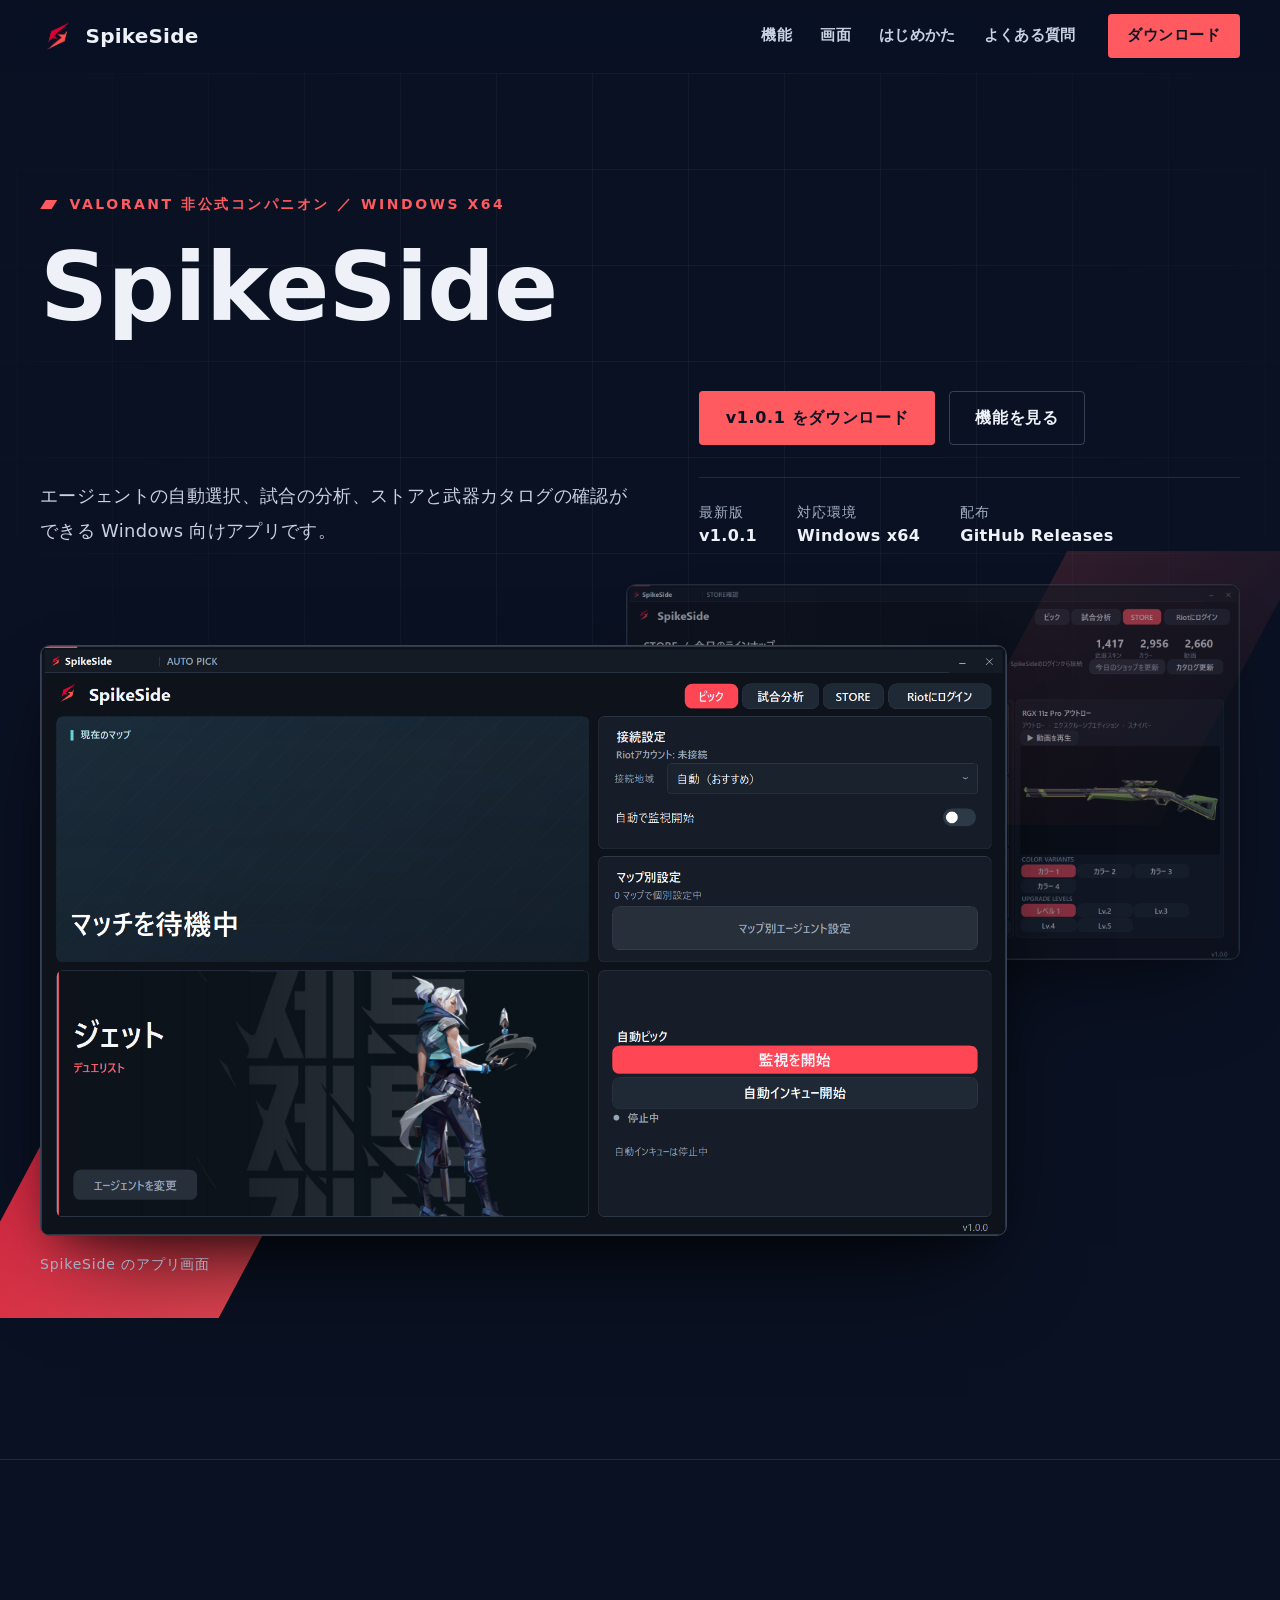
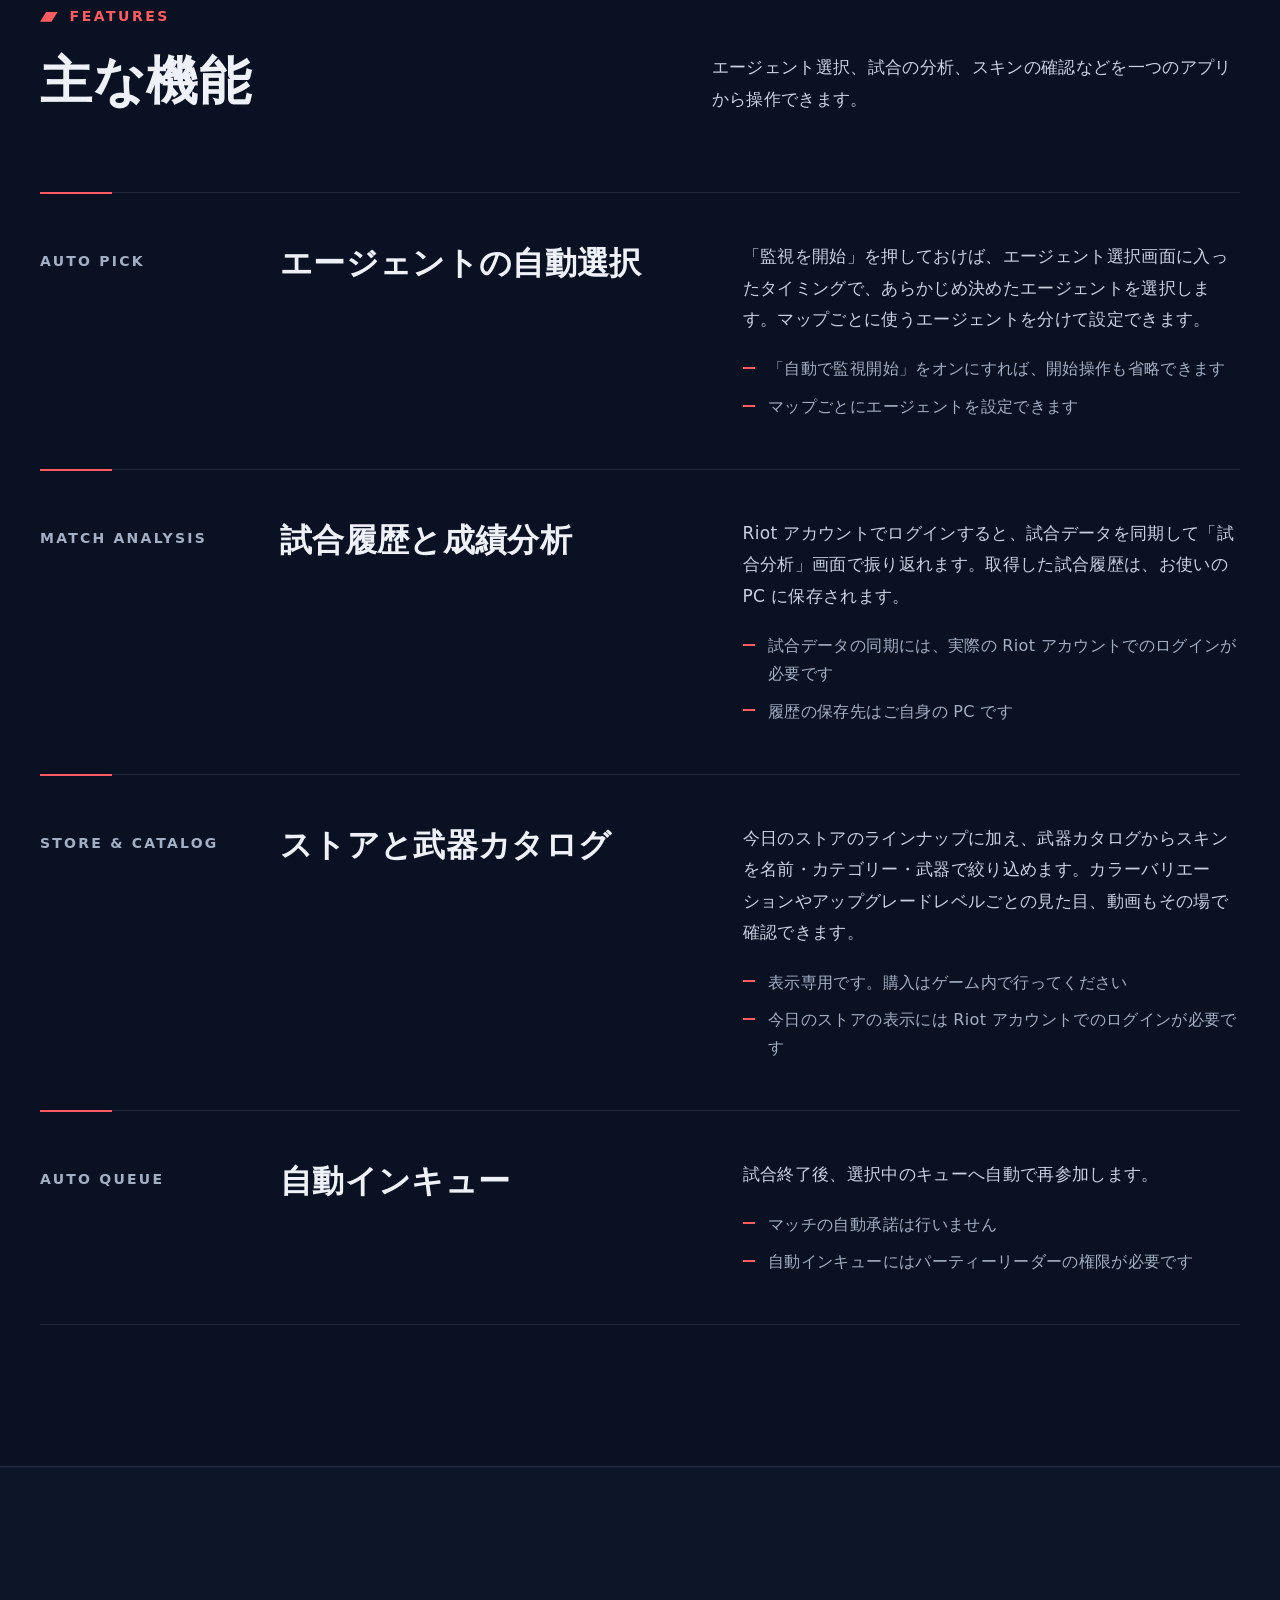
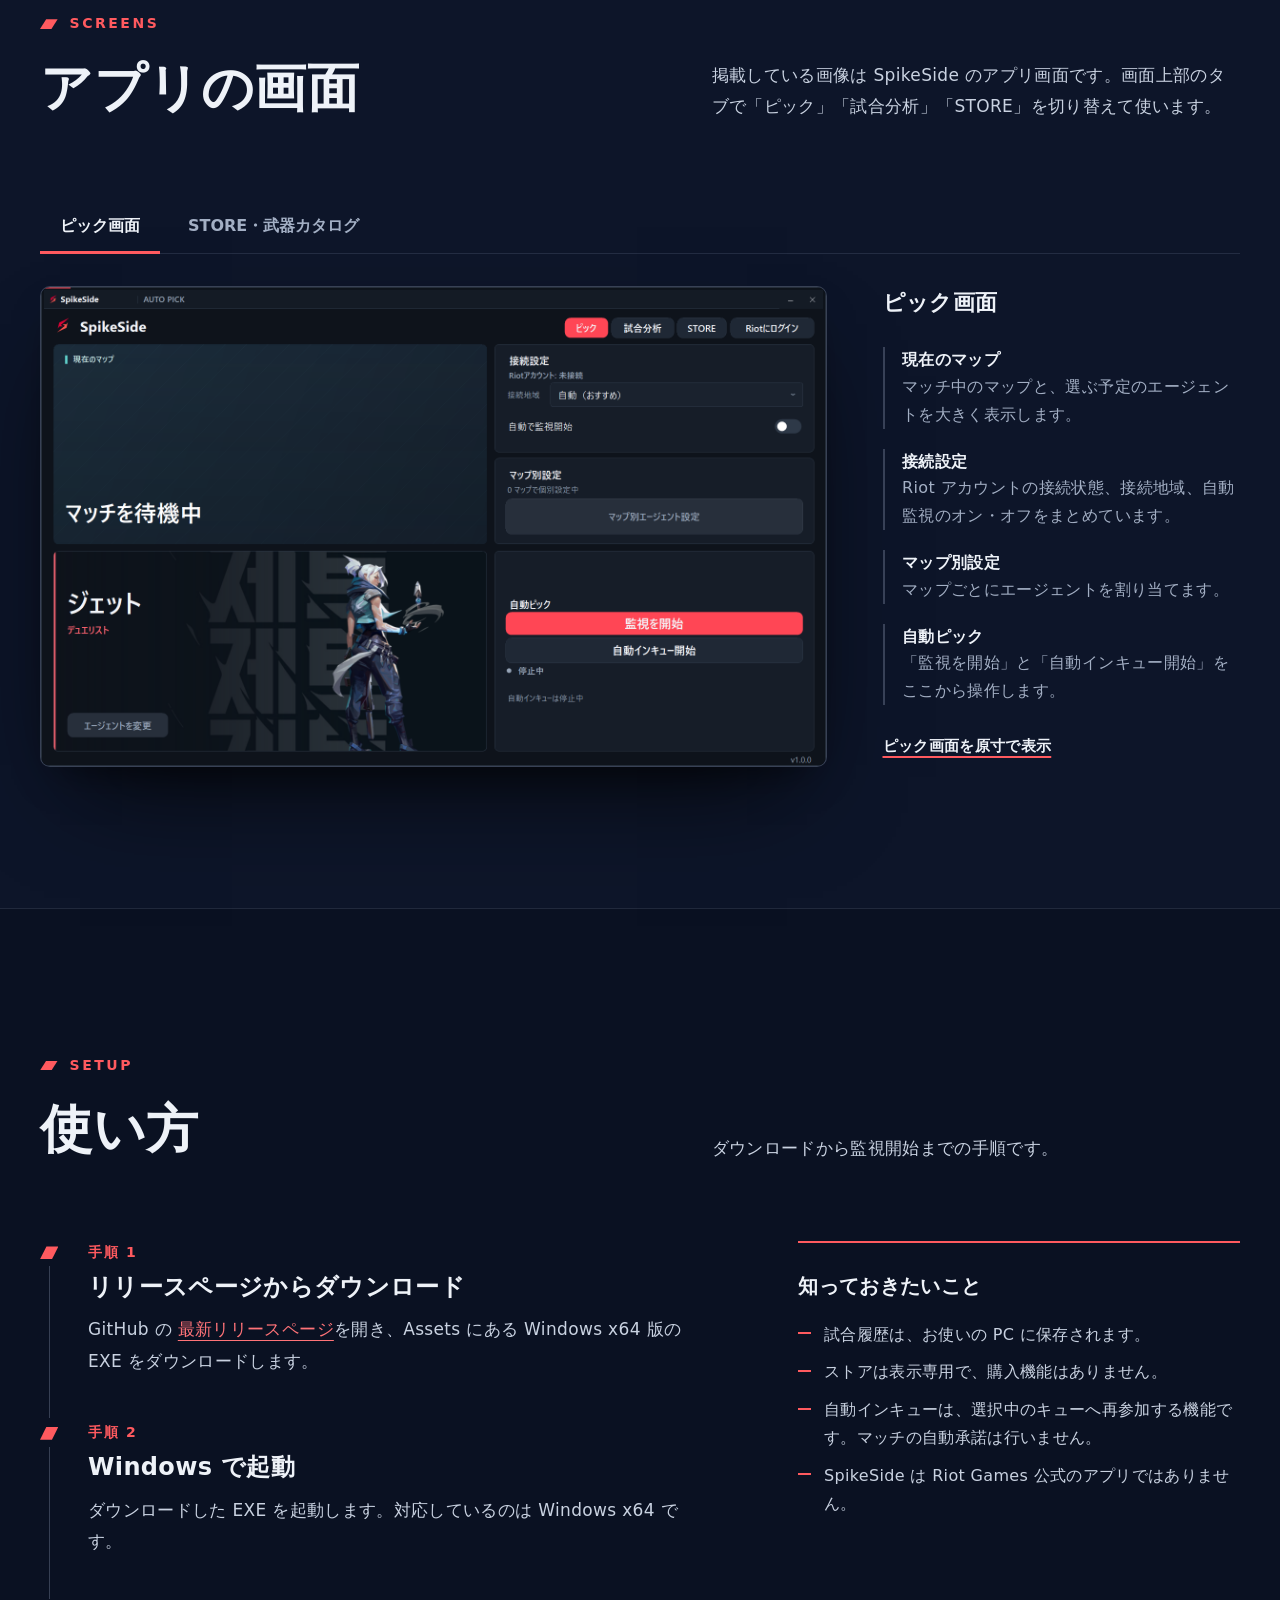
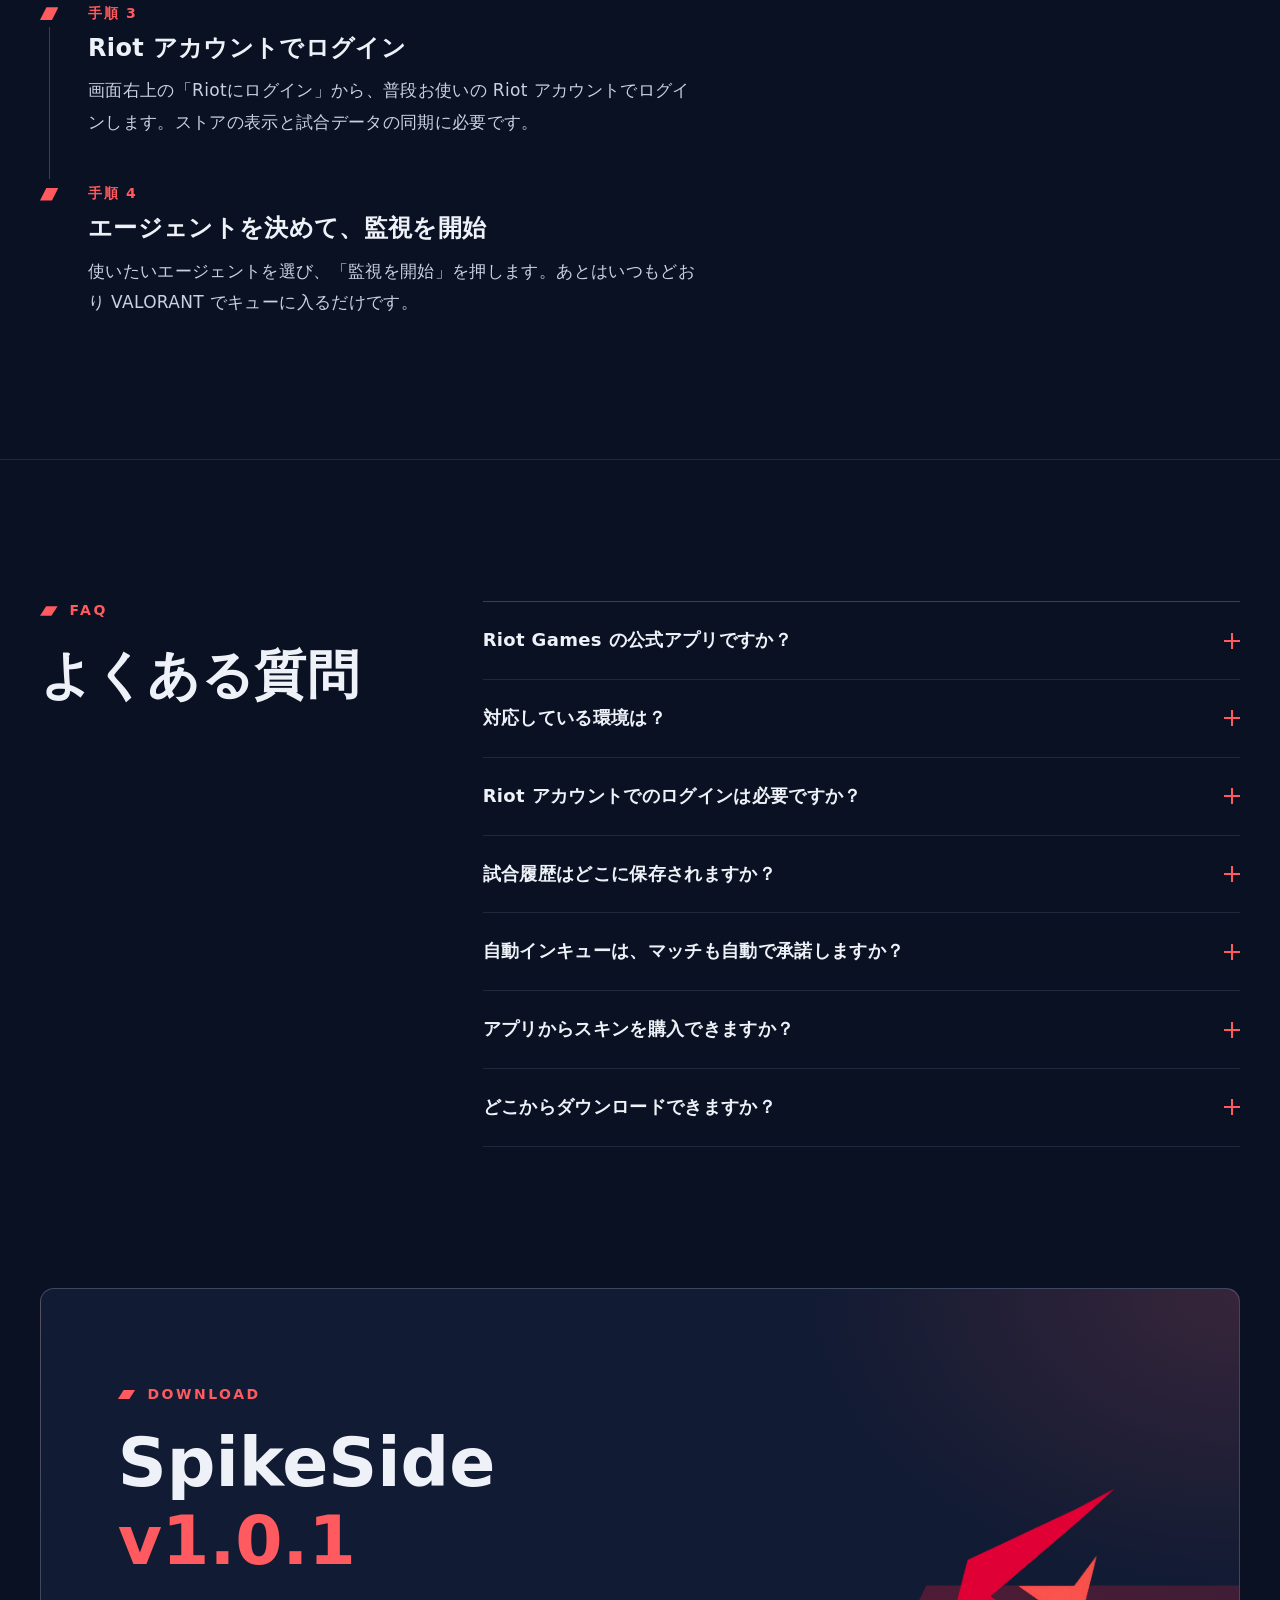
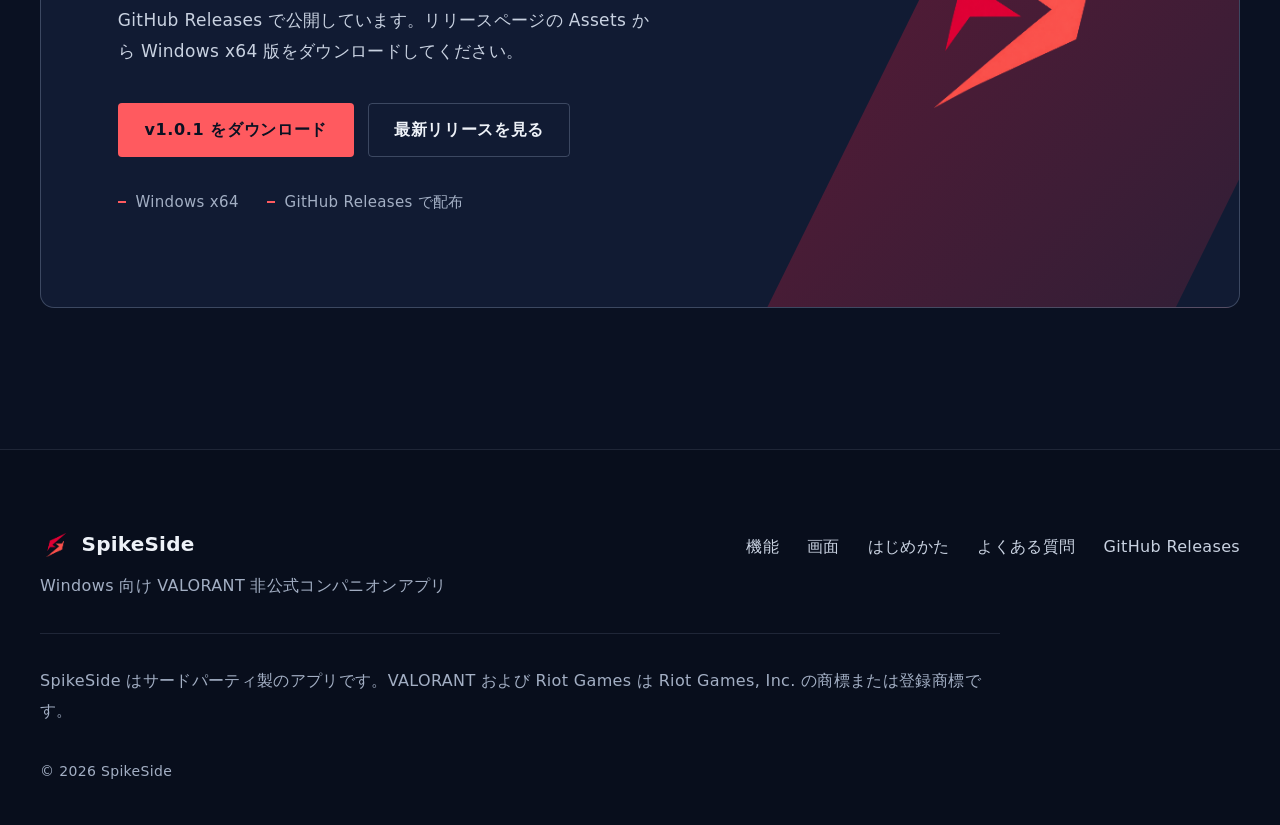
==== commit bc39cc7a: "Release SpikeSide 1.0.1" ====
--- a/docs/index.html
+++ b/docs/index.html
@@ -10,7 +10,7 @@
   <meta property="og:type" content="website">
   <meta property="og:title" content="SpikeSide｜VALORANT 向け非公式コンパニオンアプリ">
   <meta property="og:description" content="エージェントの自動選択、試合の振り返り、ストアと武器カタログの確認をひとつに。Windows x64 向け。">
-  <meta property="og:image" content="https://xero711.github.io/SpikeSide/assets/app-home.png">
+  <meta property="og:image" content="https://spikeside.civilferry1.chatgpt.site/assets/app-home.png">
   <meta name="twitter:card" content="summary_large_image">
   <link rel="icon" type="image/png" href="assets/spikeside-logo.png">
   <link rel="apple-touch-icon" href="assets/spikeside-logo.png">
@@ -61,13 +61,13 @@
 
           <div class="hero__aside">
             <div class="actions">
-              <a class="btn btn--primary" href="https://github.com/xero711/SpikeSide/releases/download/v1.0.0/SpikeSide.exe">
-                v1.0.0 をダウンロード
+              <a class="btn btn--primary" href="https://github.com/xero711/SpikeSide/releases/download/v1.0.1/SpikeSide.exe">
+                v1.0.1 をダウンロード
               </a>
               <a class="btn btn--ghost" href="#features">機能を見る</a>
             </div>
             <dl class="hero__meta">
-              <div><dt>最新版</dt><dd>v1.0.0</dd></div>
+              <div><dt>最新版</dt><dd>v1.0.1</dd></div>
               <div><dt>対応環境</dt><dd>Windows x64</dd></div>
               <div><dt>配布</dt><dd>GitHub Releases</dd></div>
             </dl>
@@ -85,7 +85,7 @@
           <img src="assets/app-home.png" width="1648" height="1006" decoding="async" fetchpriority="high"
                alt="SpikeSide のピック画面。左側に「マッチを待機中」の表示と、選択予定のエージェント「ジェット（デュエリスト）」。右側に接続設定、マップ別設定、「監視を開始」「自動インキュー開始」ボタンが並んでいる。">
         </figure>
-        <p class="hero__caption">実際のアプリ画面（SpikeSide v1.0.0）</p>
+        <p class="hero__caption">SpikeSide のアプリ画面</p>
       </div>
     </section>
 
@@ -163,7 +163,7 @@
             <h2 id="screens-title">アプリの画面</h2>
           </div>
           <p class="section-head__lead">
-            掲載している画像は、すべて SpikeSide v1.0.0 の実際のアプリ画面です。画面上部のタブで「ピック」「試合分析」「STORE」を切り替えて使います。
+            掲載している画像は SpikeSide のアプリ画面です。画面上部のタブで「ピック」「試合分析」「STORE」を切り替えて使います。
           </p>
         </header>
 
@@ -227,13 +227,13 @@
           <ol class="steps">
             <li class="step" data-reveal>
               <p class="step__label">手順 1</p>
-              <h3>SpikeSide.exe をダウンロード</h3>
-              <p><a href="https://github.com/xero711/SpikeSide/releases/download/v1.0.0/SpikeSide.exe">SpikeSide.exe をダウンロード</a>します。</p>
+              <h3>リリースページからダウンロード</h3>
+              <p>GitHub の <a href="https://github.com/xero711/SpikeSide/releases/latest">最新リリースページ</a>を開き、Assets にある Windows x64 版の EXE をダウンロードします。</p>
             </li>
             <li class="step" data-reveal>
               <p class="step__label">手順 2</p>
               <h3>Windows で起動</h3>
-              <p>ダウンロードした SpikeSide.exe を起動します。対応しているのは Windows x64 です。</p>
+              <p>ダウンロードした EXE を起動します。対応しているのは Windows x64 です。</p>
             </li>
             <li class="step" data-reveal>
               <p class="step__label">手順 3</p>
@@ -323,11 +323,11 @@
           <img class="download__logo" src="assets/spikeside-logo.png" alt="" width="320" height="320" loading="lazy" decoding="async">
           <div class="download__body">
             <p class="eyebrow">Download</p>
-            <h2 id="download-title">SpikeSide <span class="accent">v1.0.0</span></h2>
-            <p class="download__lead">Windows x64 向けの実行ファイルを GitHub Releases で公開しています。</p>
+            <h2 id="download-title">SpikeSide <span class="accent">v1.0.1</span></h2>
+            <p class="download__lead">GitHub Releases で公開しています。リリースページの Assets から Windows x64 版をダウンロードしてください。</p>
             <div class="actions">
-              <a class="btn btn--primary" href="https://github.com/xero711/SpikeSide/releases/download/v1.0.0/SpikeSide.exe">
-                v1.0.0 をダウンロード
+              <a class="btn btn--primary" href="https://github.com/xero711/SpikeSide/releases/download/v1.0.1/SpikeSide.exe">
+                v1.0.1 をダウンロード
               </a>
               <a class="btn btn--ghost" href="https://github.com/xero711/SpikeSide/releases/latest">最新リリースを見る</a>
             </div>
@@ -358,7 +358,6 @@
           <li><a href="#setup">はじめかた</a></li>
           <li><a href="#faq">よくある質問</a></li>
           <li><a href="https://github.com/xero711/SpikeSide/releases/latest">GitHub Releases</a></li>
-          <li><a href="https://github.com/xero711/SpikeSide/tree/main/src/ValoAutoPick/Assets/Licenses">ライセンス</a></li>
         </ul>
       </nav>
 
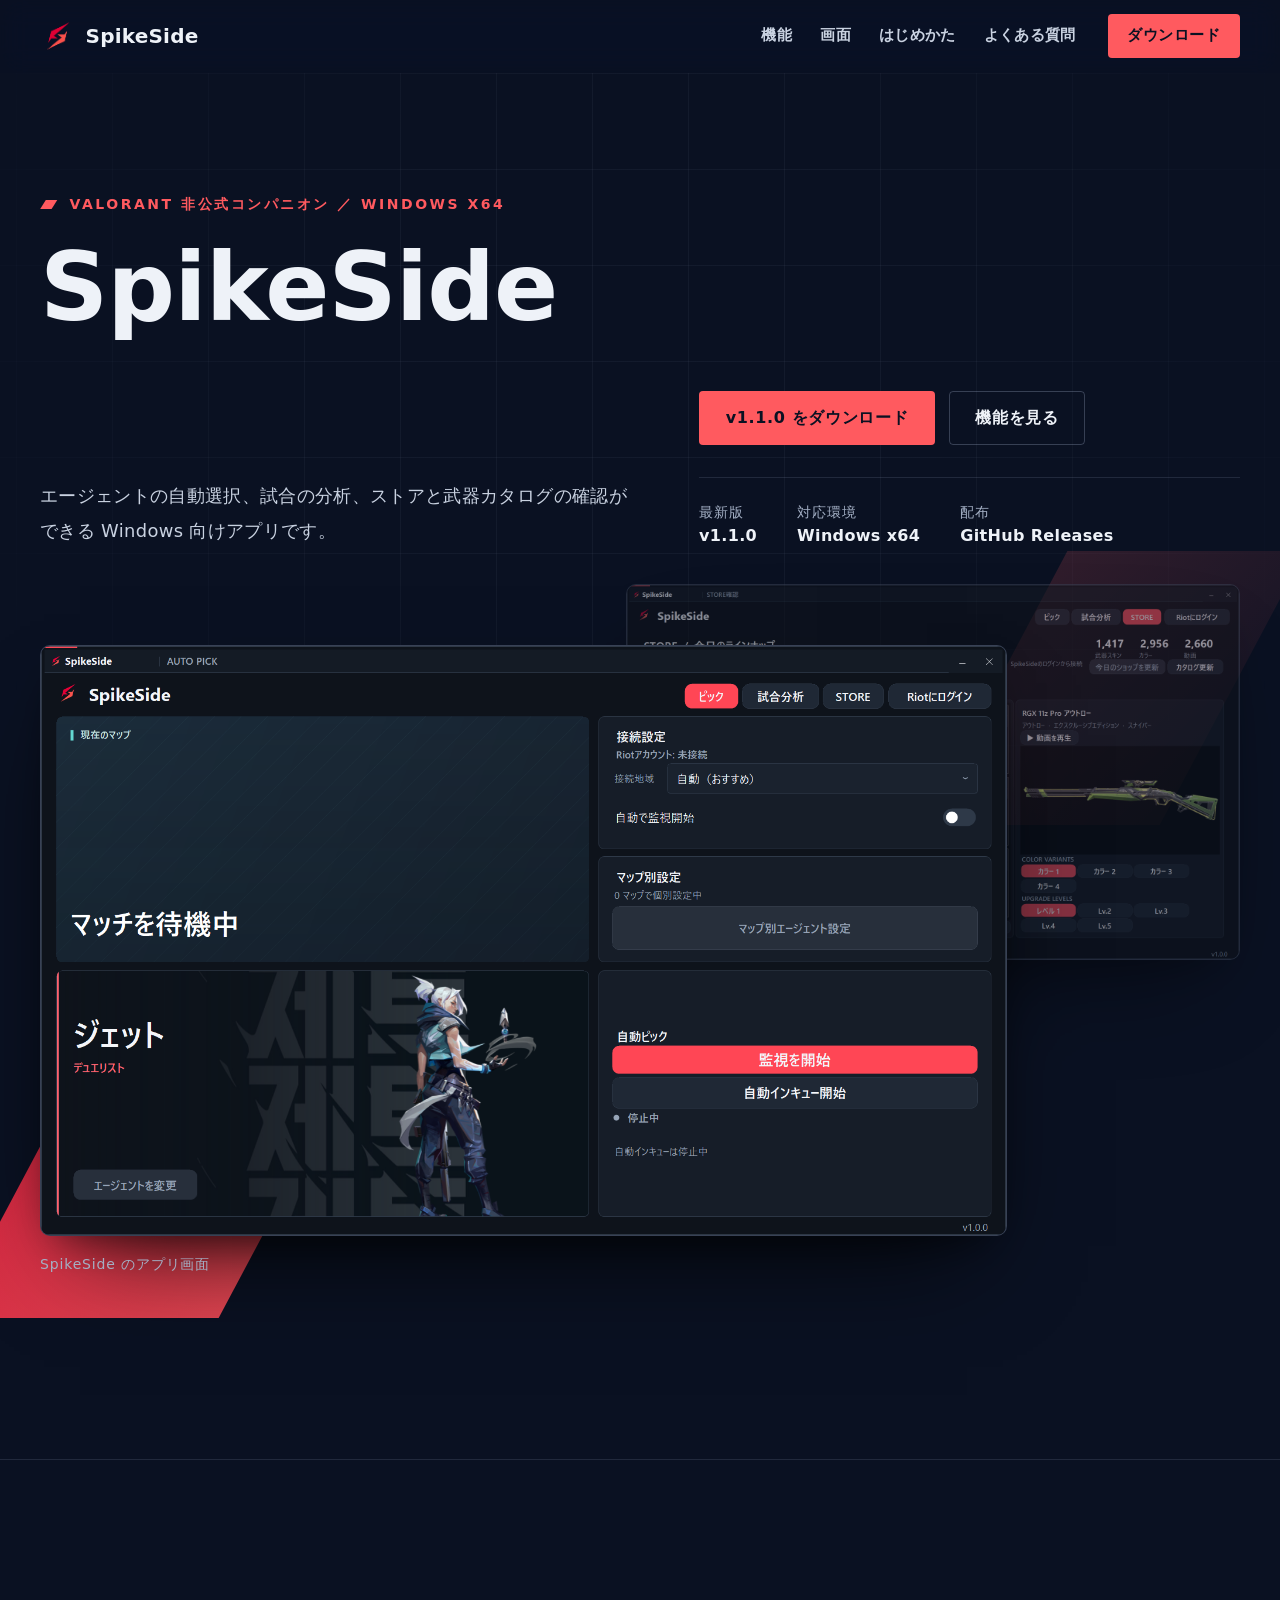
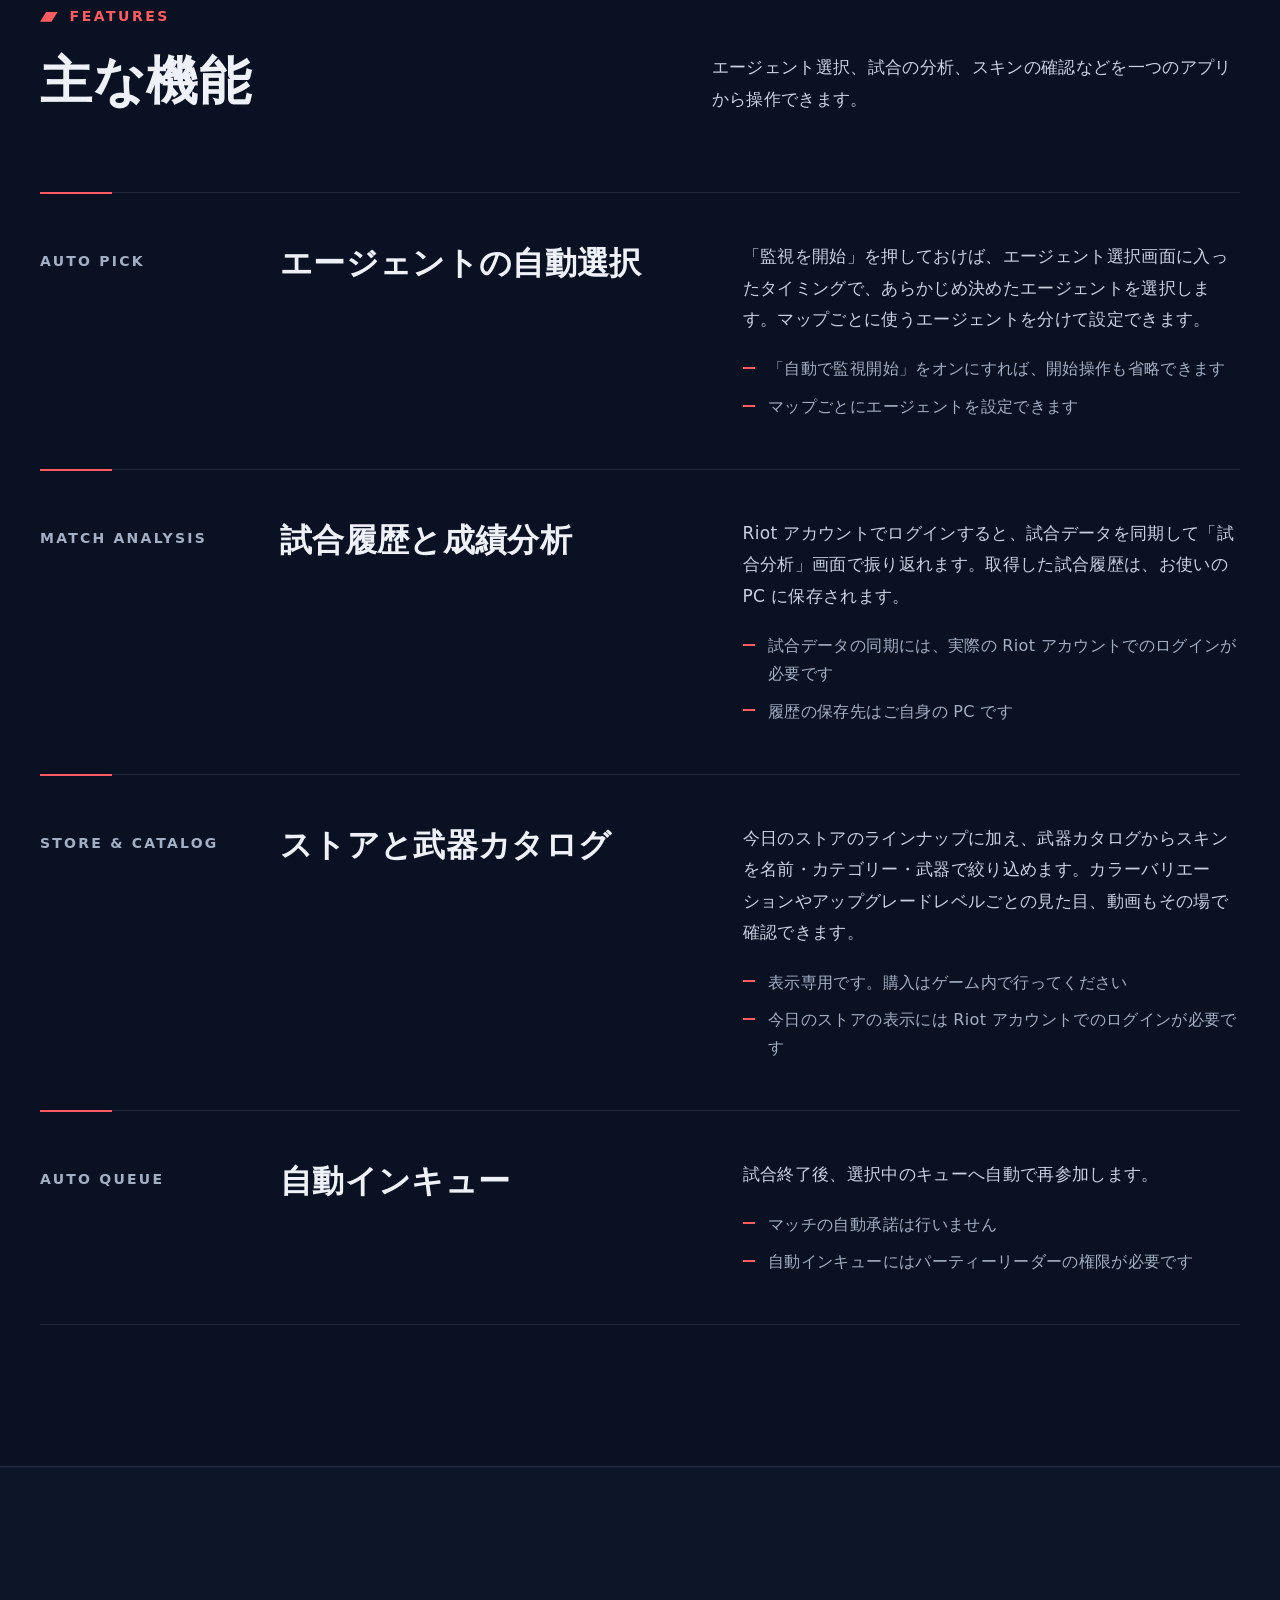
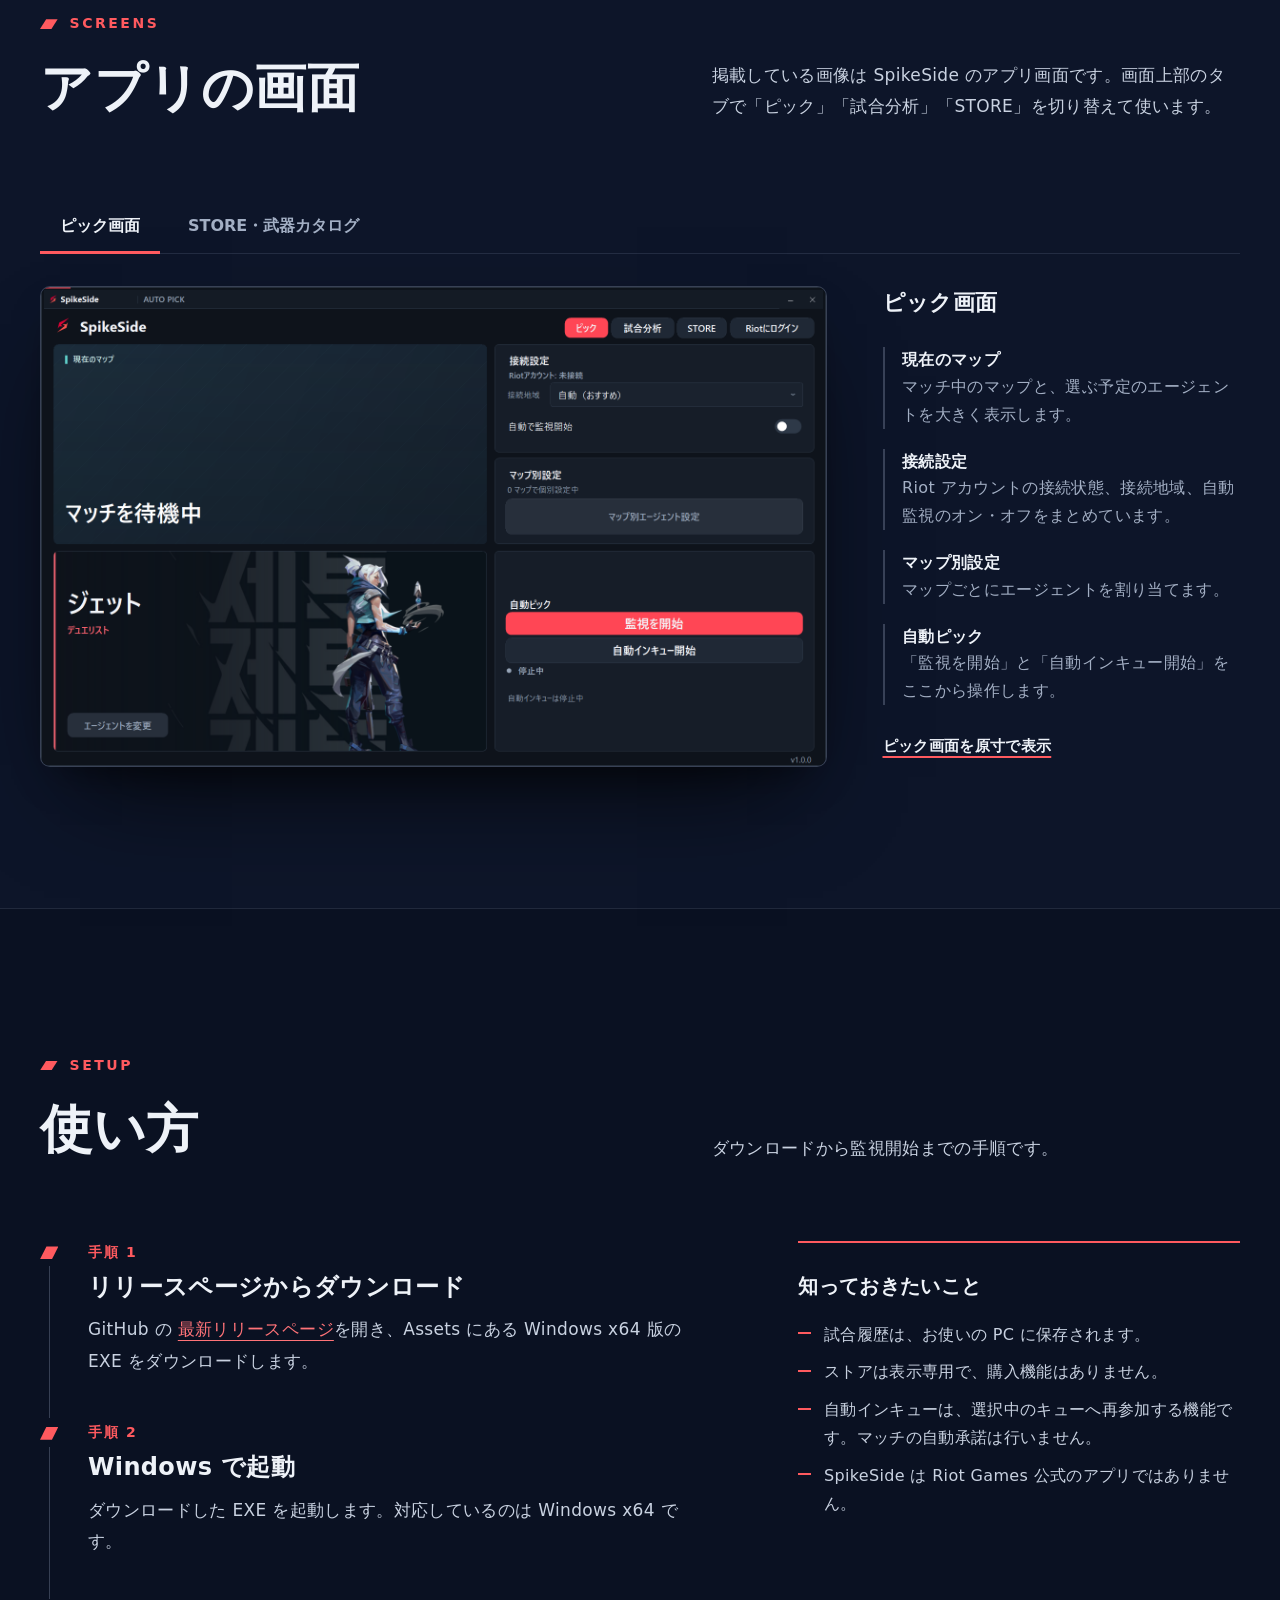
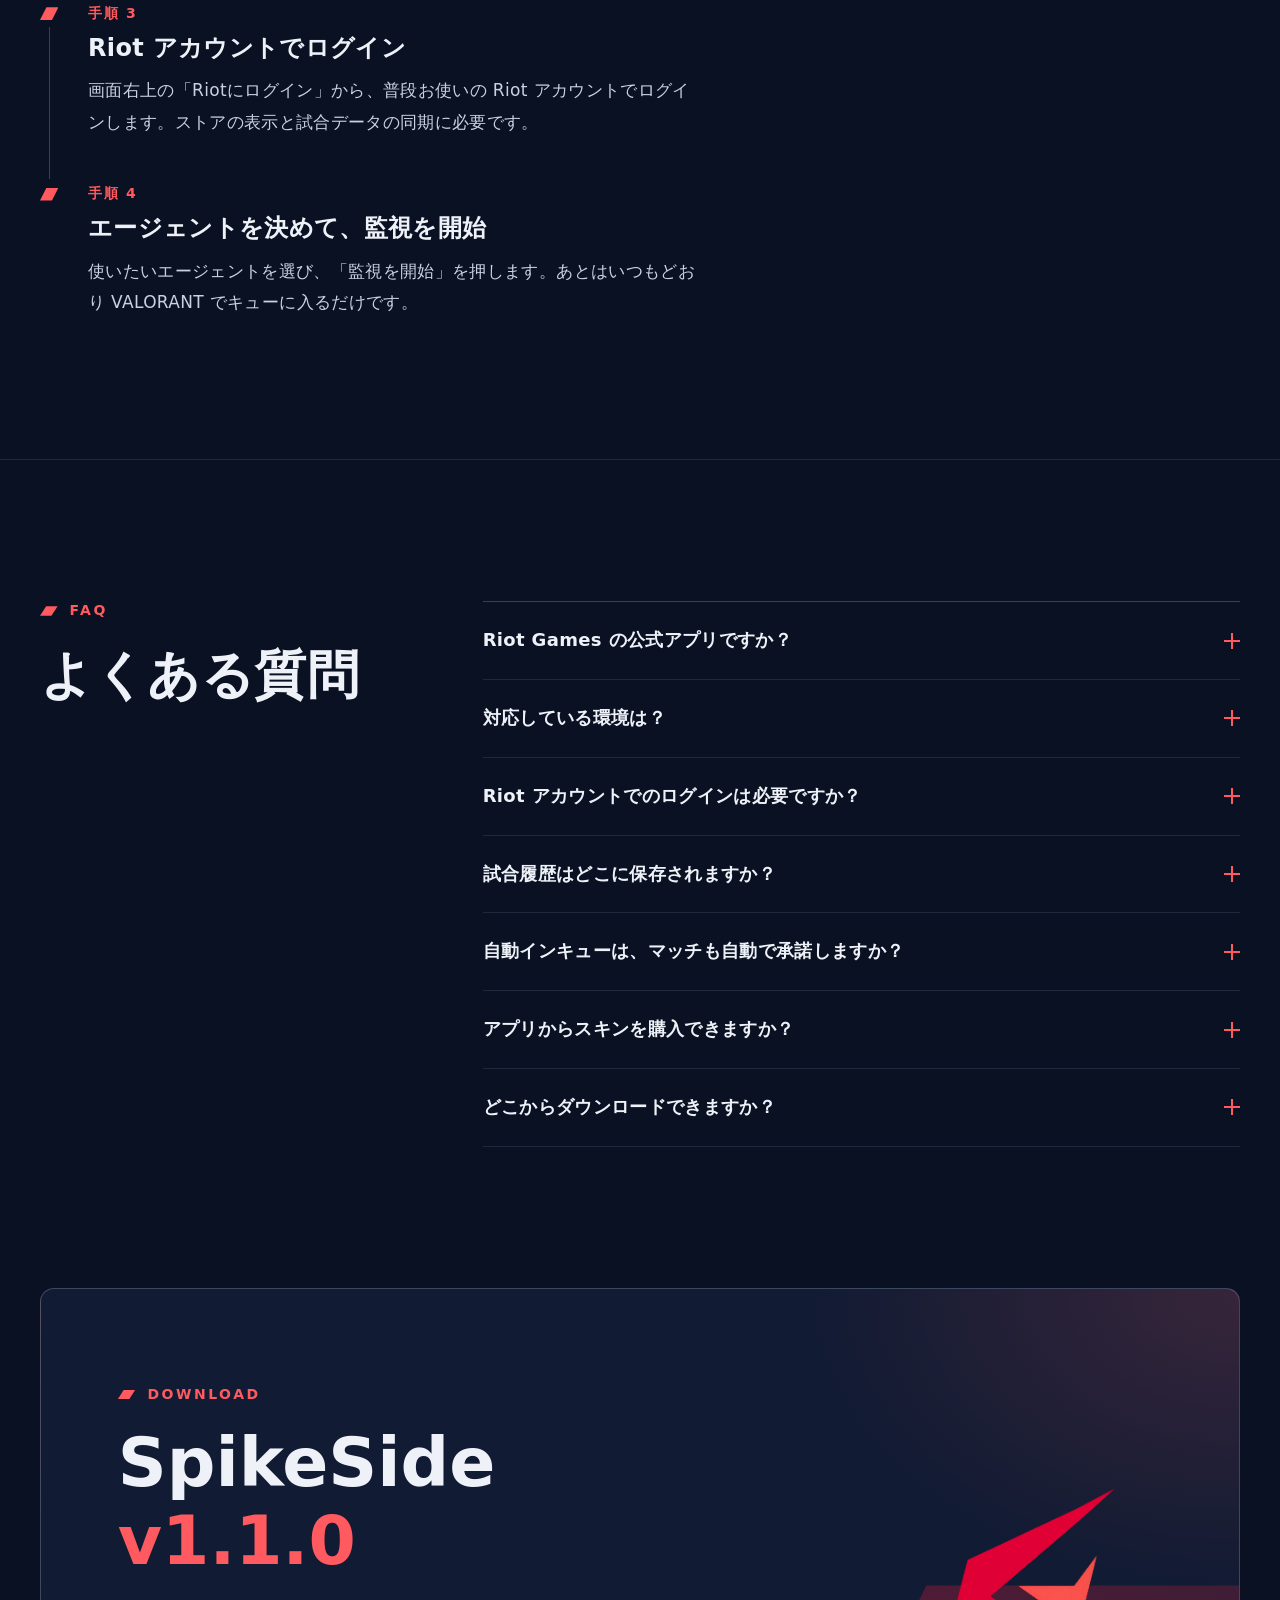
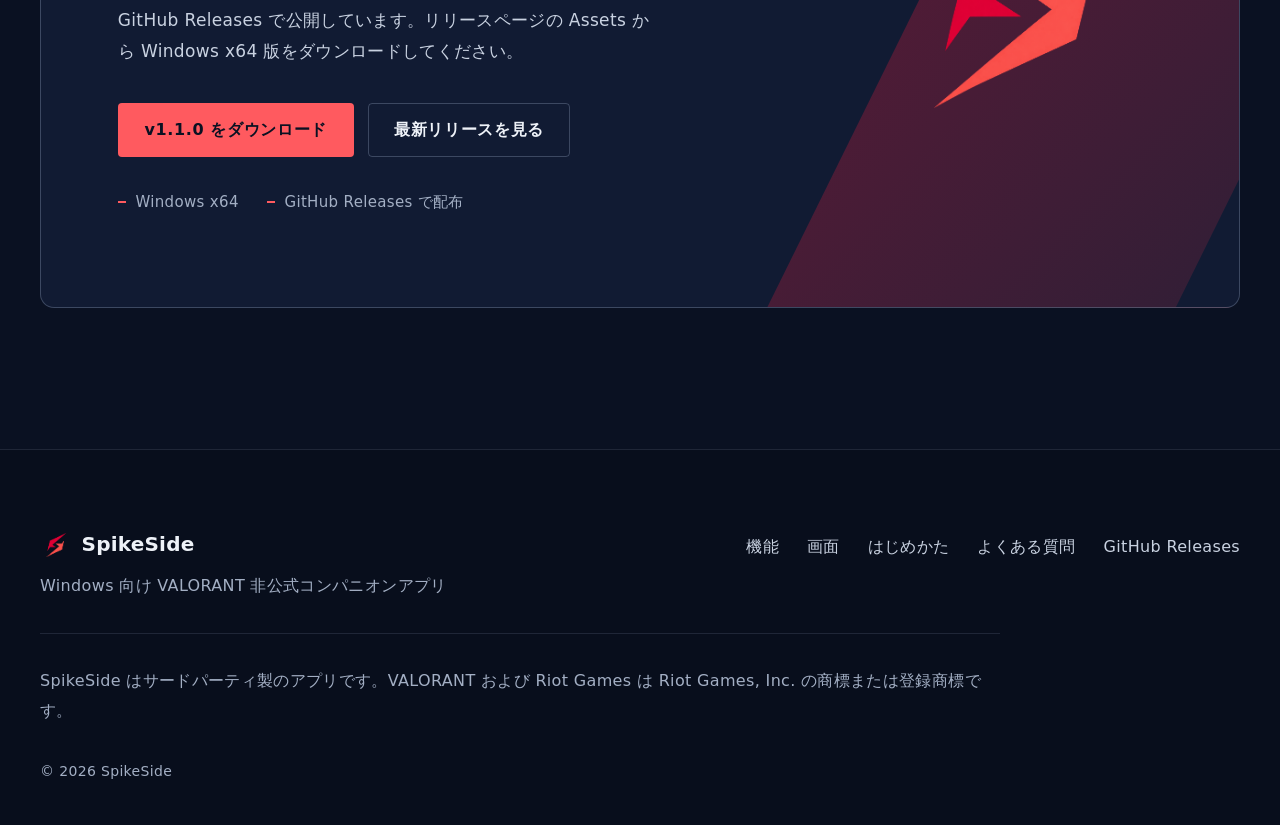
==== commit 424a61e1: "Update site for SpikeSide 1.1.0 Point the download buttons and the latest-version label at v1.1.0.  " ====
--- a/docs/index.html
+++ b/docs/index.html
@@ -61,13 +61,13 @@
 
           <div class="hero__aside">
             <div class="actions">
-              <a class="btn btn--primary" href="https://github.com/xero711/SpikeSide/releases/download/v1.0.1/SpikeSide.exe">
-                v1.0.1 をダウンロード
+              <a class="btn btn--primary" href="https://github.com/xero711/SpikeSide/releases/download/v1.1.0/SpikeSide.exe">
+                v1.1.0 をダウンロード
               </a>
               <a class="btn btn--ghost" href="#features">機能を見る</a>
             </div>
             <dl class="hero__meta">
-              <div><dt>最新版</dt><dd>v1.0.1</dd></div>
+              <div><dt>最新版</dt><dd>v1.1.0</dd></div>
               <div><dt>対応環境</dt><dd>Windows x64</dd></div>
               <div><dt>配布</dt><dd>GitHub Releases</dd></div>
             </dl>
@@ -323,11 +323,11 @@
           <img class="download__logo" src="assets/spikeside-logo.png" alt="" width="320" height="320" loading="lazy" decoding="async">
           <div class="download__body">
             <p class="eyebrow">Download</p>
-            <h2 id="download-title">SpikeSide <span class="accent">v1.0.1</span></h2>
+            <h2 id="download-title">SpikeSide <span class="accent">v1.1.0</span></h2>
             <p class="download__lead">GitHub Releases で公開しています。リリースページの Assets から Windows x64 版をダウンロードしてください。</p>
             <div class="actions">
-              <a class="btn btn--primary" href="https://github.com/xero711/SpikeSide/releases/download/v1.0.1/SpikeSide.exe">
-                v1.0.1 をダウンロード
+              <a class="btn btn--primary" href="https://github.com/xero711/SpikeSide/releases/download/v1.1.0/SpikeSide.exe">
+                v1.1.0 をダウンロード
               </a>
               <a class="btn btn--ghost" href="https://github.com/xero711/SpikeSide/releases/latest">最新リリースを見る</a>
             </div>
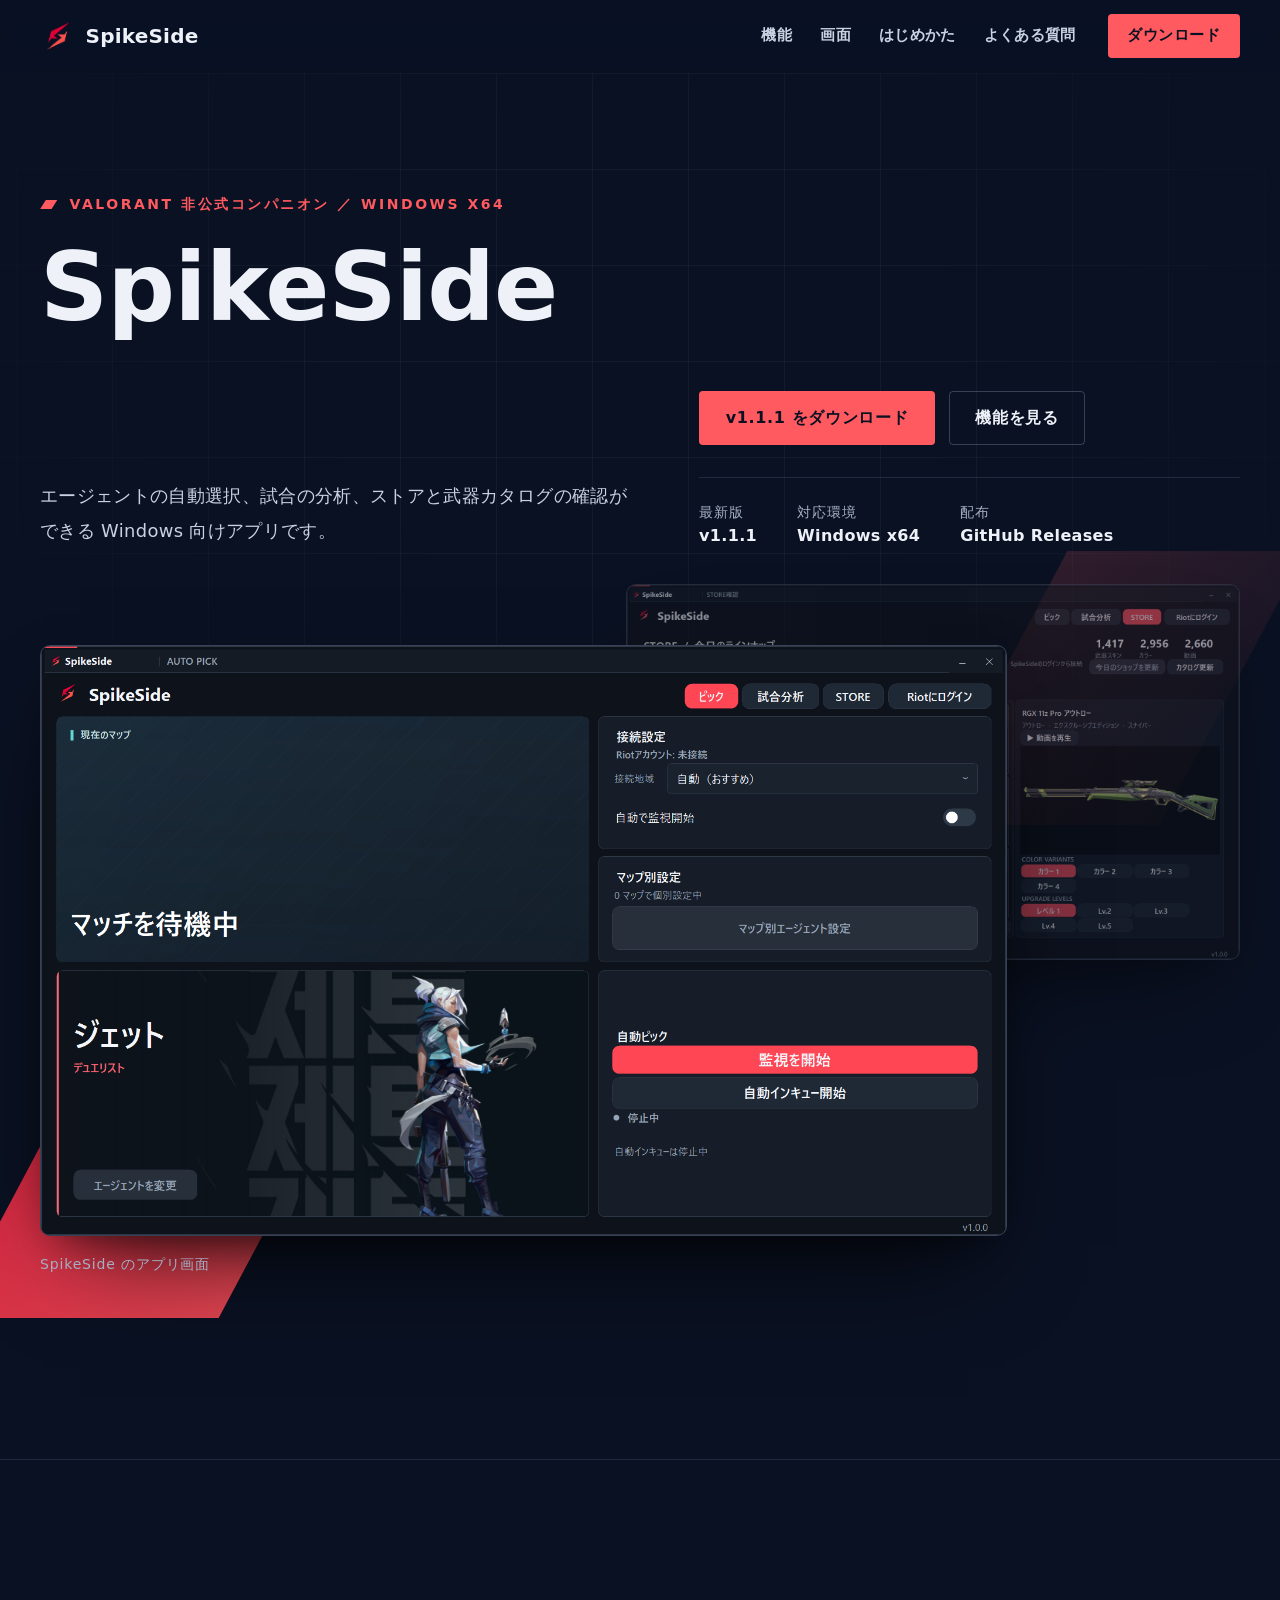
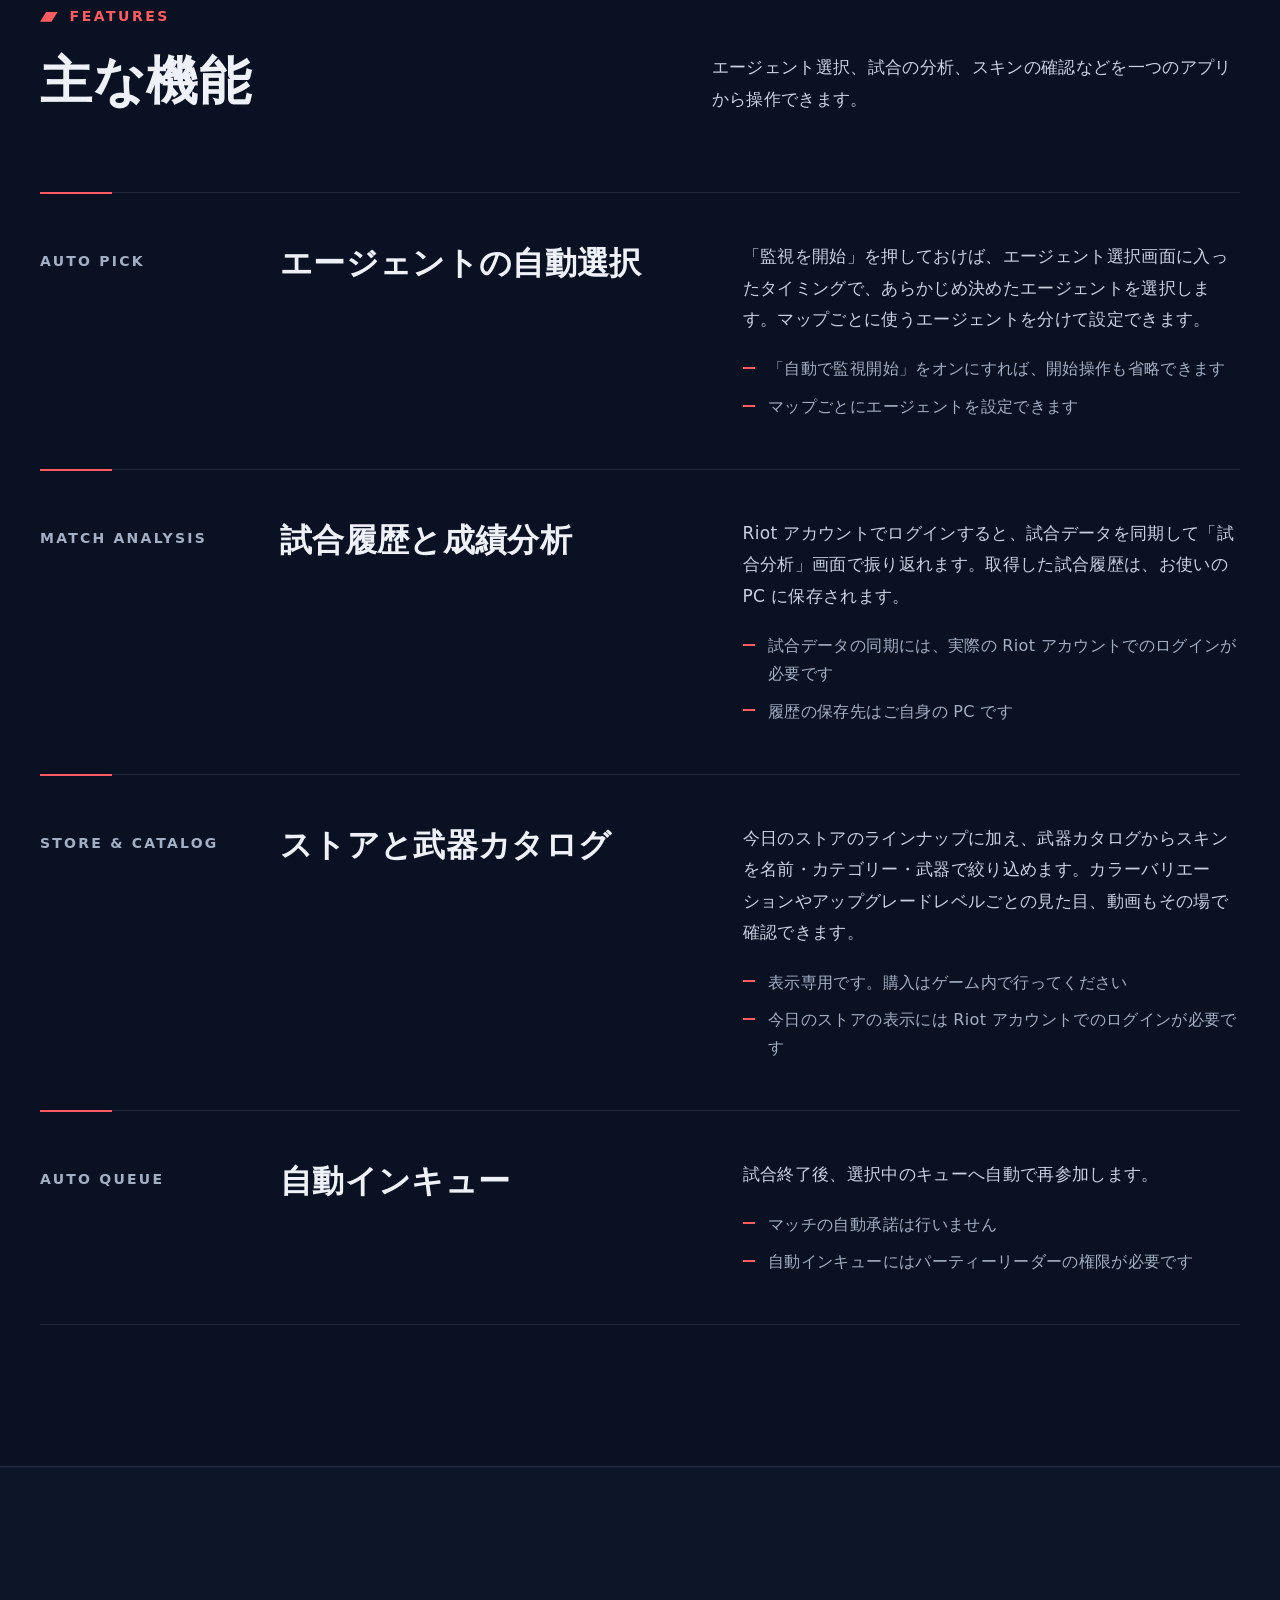
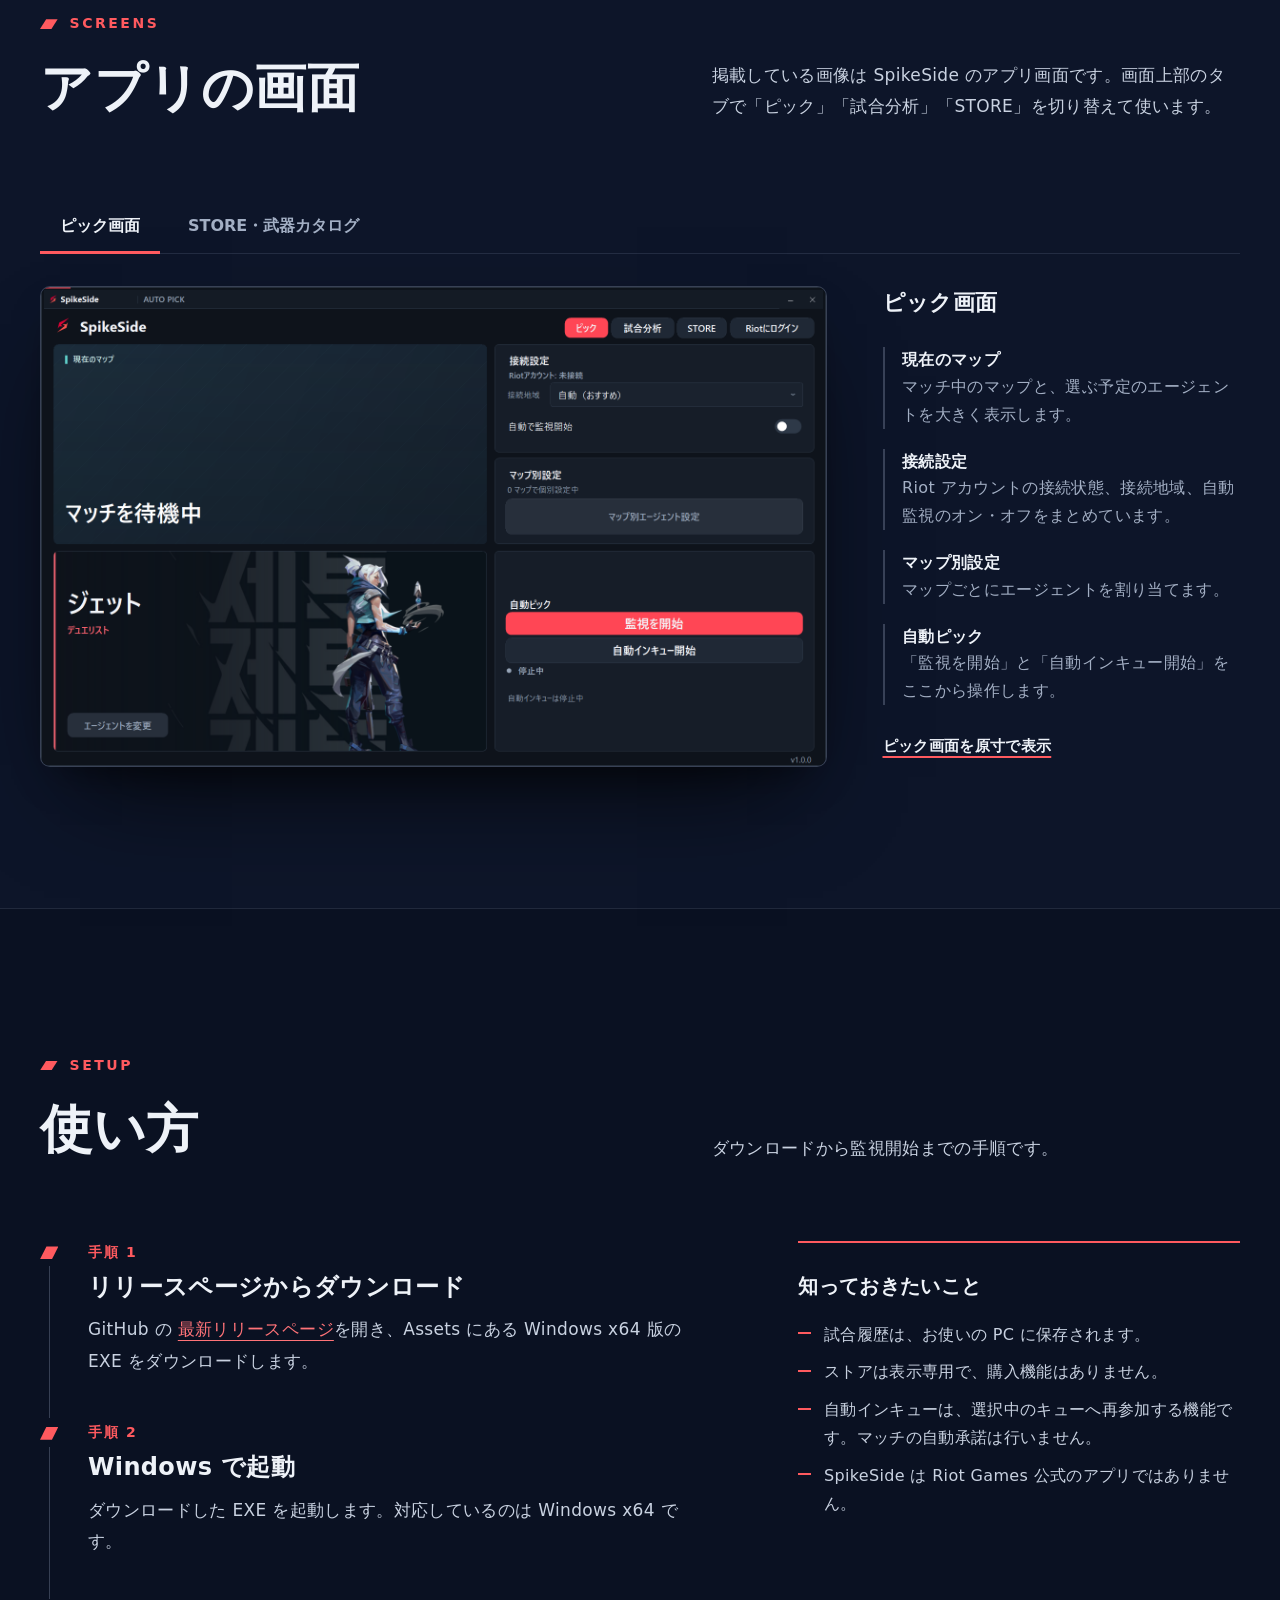
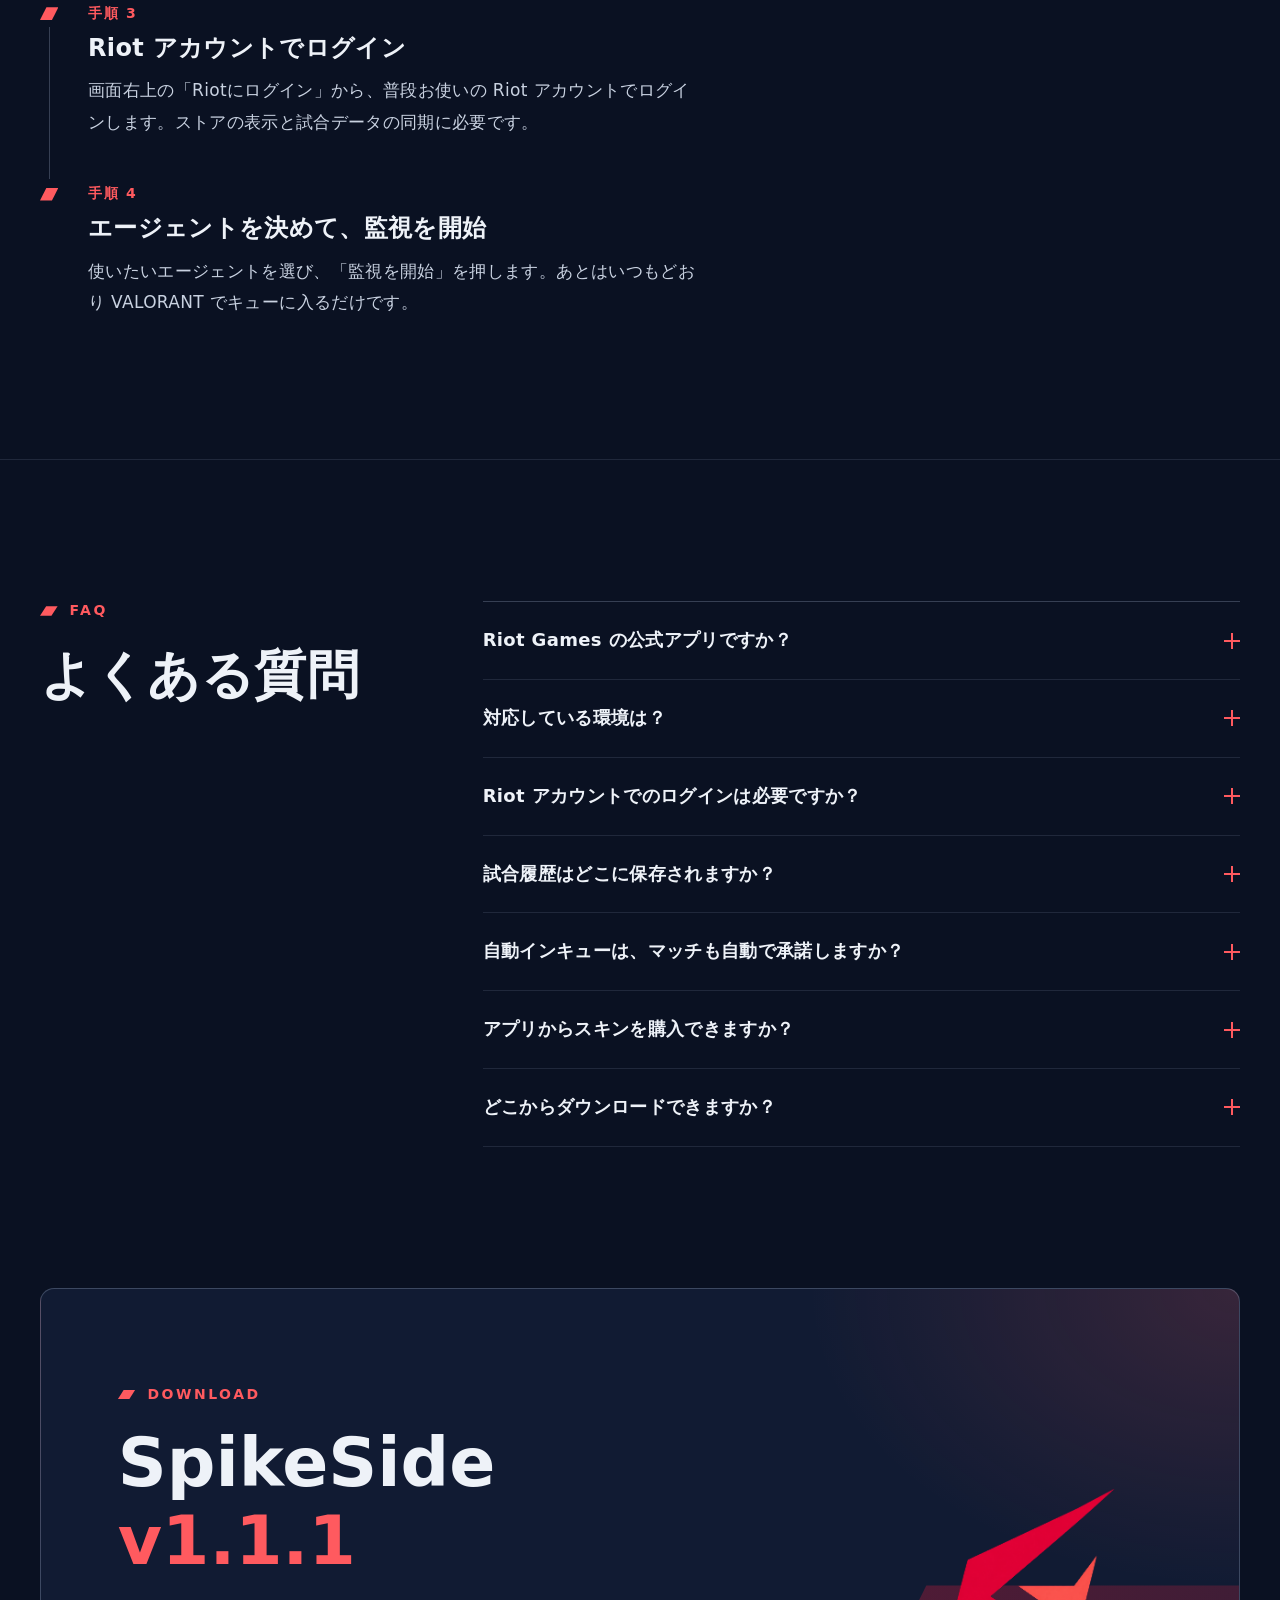
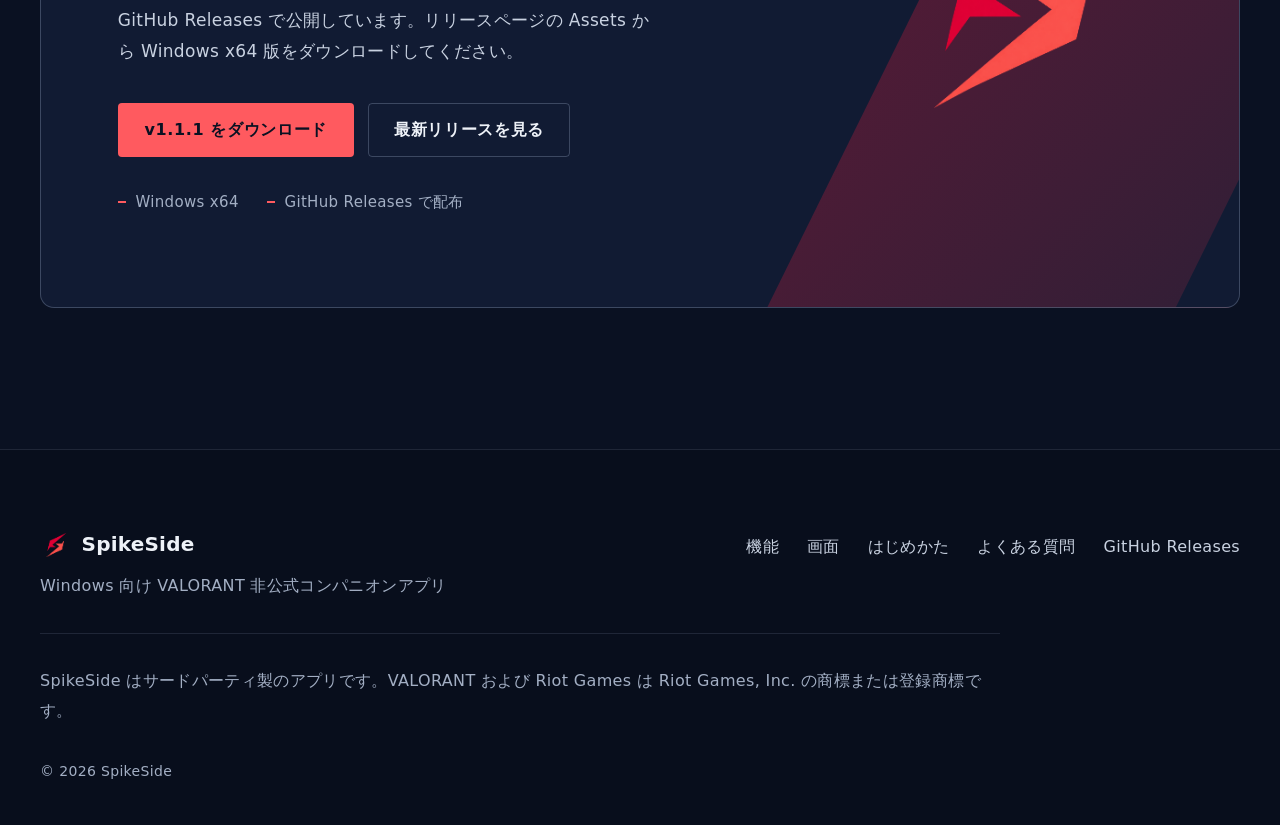
==== commit c369f100: "Update site for SpikeSide 1.1.1 Point the download buttons and the latest-version label at v1.1.1.  " ====
--- a/docs/index.html
+++ b/docs/index.html
@@ -61,13 +61,13 @@
 
           <div class="hero__aside">
             <div class="actions">
-              <a class="btn btn--primary" href="https://github.com/xero711/SpikeSide/releases/download/v1.1.0/SpikeSide.exe">
-                v1.1.0 をダウンロード
+              <a class="btn btn--primary" href="https://github.com/xero711/SpikeSide/releases/download/v1.1.1/SpikeSide.exe">
+                v1.1.1 をダウンロード
               </a>
               <a class="btn btn--ghost" href="#features">機能を見る</a>
             </div>
             <dl class="hero__meta">
-              <div><dt>最新版</dt><dd>v1.1.0</dd></div>
+              <div><dt>最新版</dt><dd>v1.1.1</dd></div>
               <div><dt>対応環境</dt><dd>Windows x64</dd></div>
               <div><dt>配布</dt><dd>GitHub Releases</dd></div>
             </dl>
@@ -323,11 +323,11 @@
           <img class="download__logo" src="assets/spikeside-logo.png" alt="" width="320" height="320" loading="lazy" decoding="async">
           <div class="download__body">
             <p class="eyebrow">Download</p>
-            <h2 id="download-title">SpikeSide <span class="accent">v1.1.0</span></h2>
+            <h2 id="download-title">SpikeSide <span class="accent">v1.1.1</span></h2>
             <p class="download__lead">GitHub Releases で公開しています。リリースページの Assets から Windows x64 版をダウンロードしてください。</p>
             <div class="actions">
-              <a class="btn btn--primary" href="https://github.com/xero711/SpikeSide/releases/download/v1.1.0/SpikeSide.exe">
-                v1.1.0 をダウンロード
+              <a class="btn btn--primary" href="https://github.com/xero711/SpikeSide/releases/download/v1.1.1/SpikeSide.exe">
+                v1.1.1 をダウンロード
               </a>
               <a class="btn btn--ghost" href="https://github.com/xero711/SpikeSide/releases/latest">最新リリースを見る</a>
             </div>
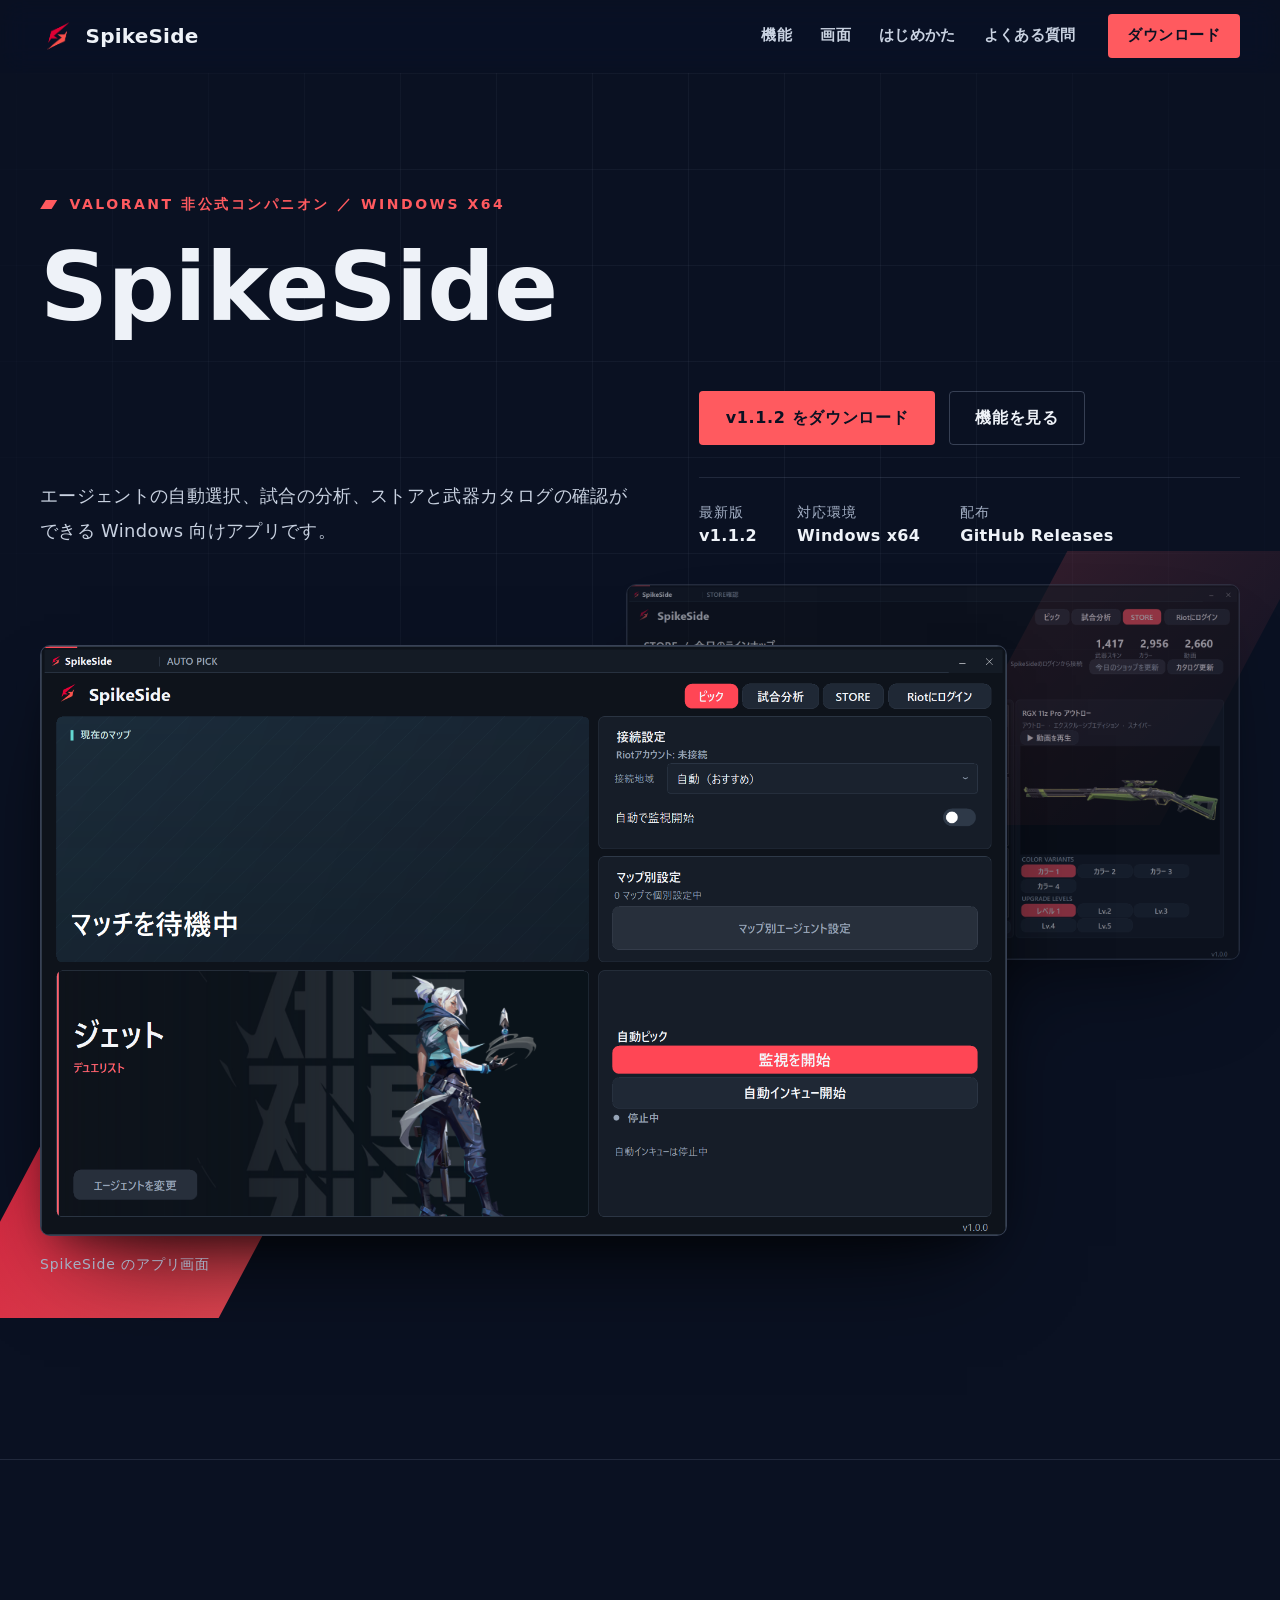
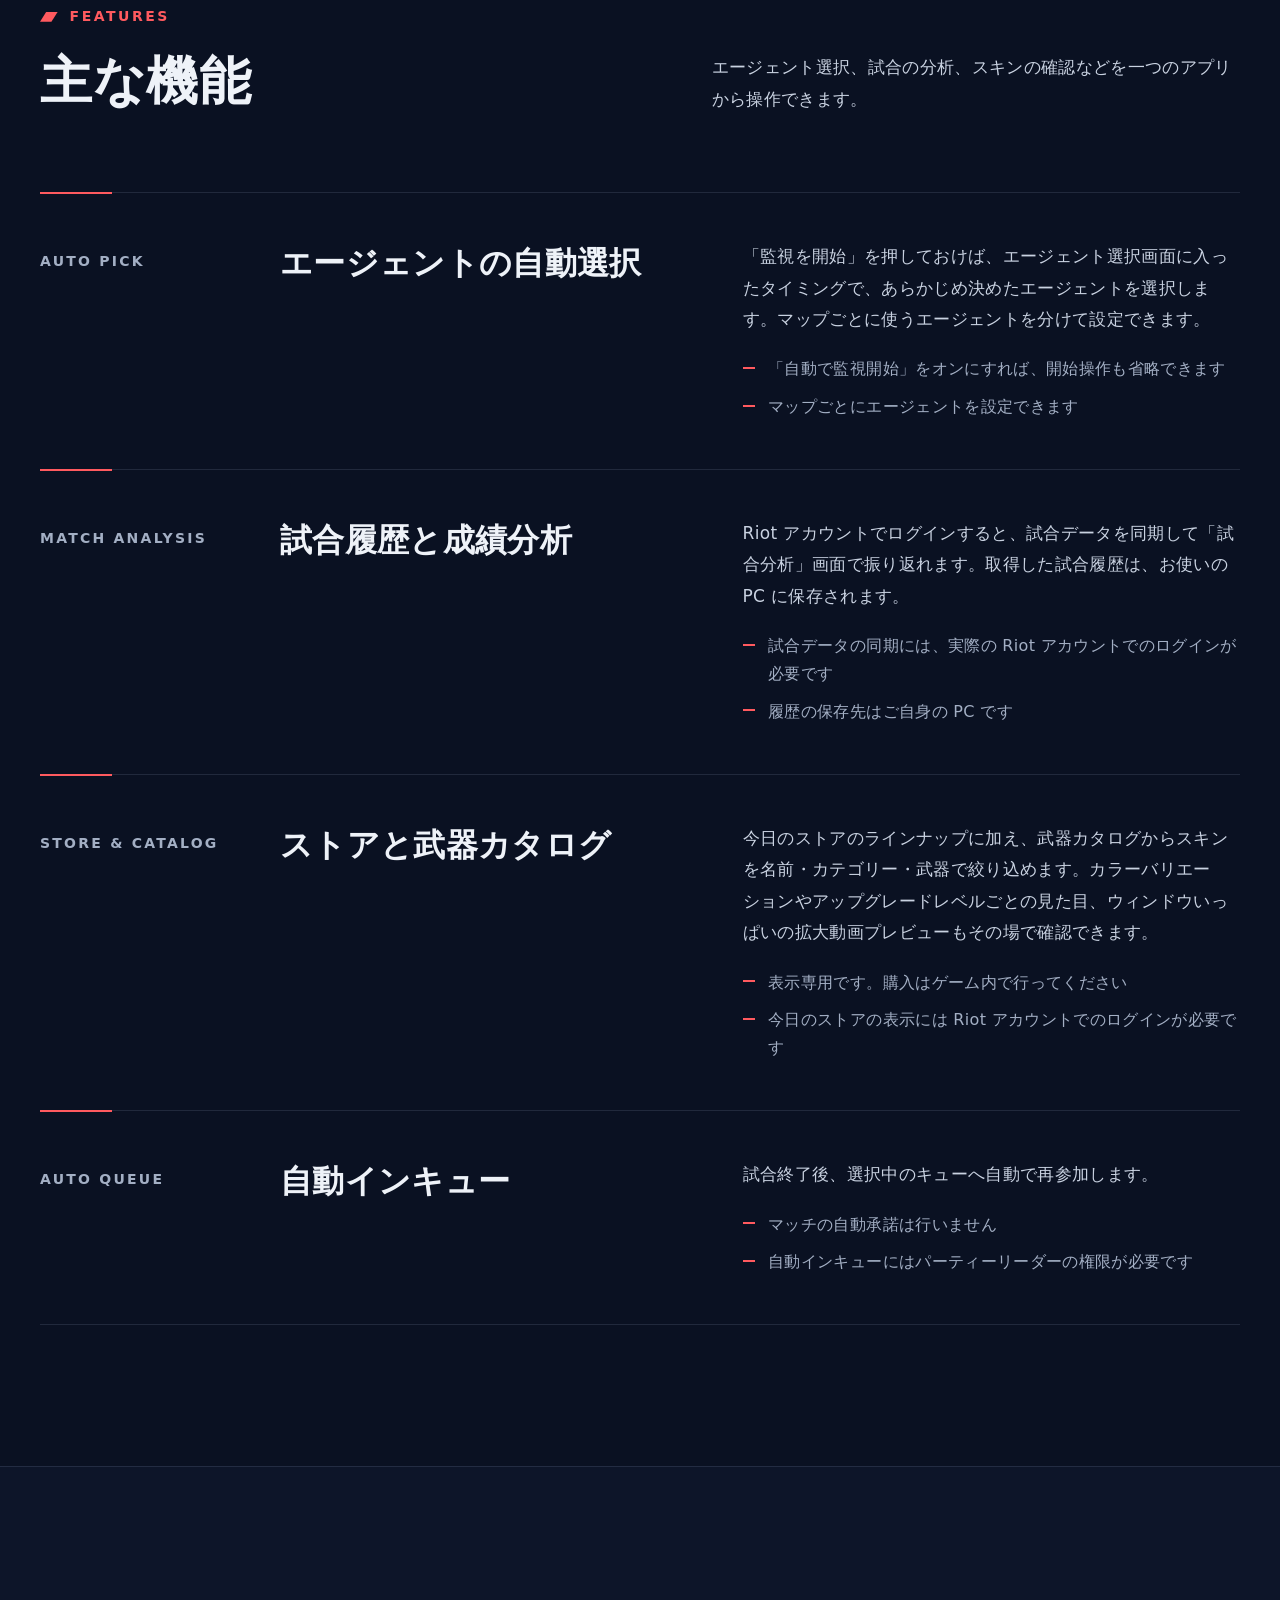
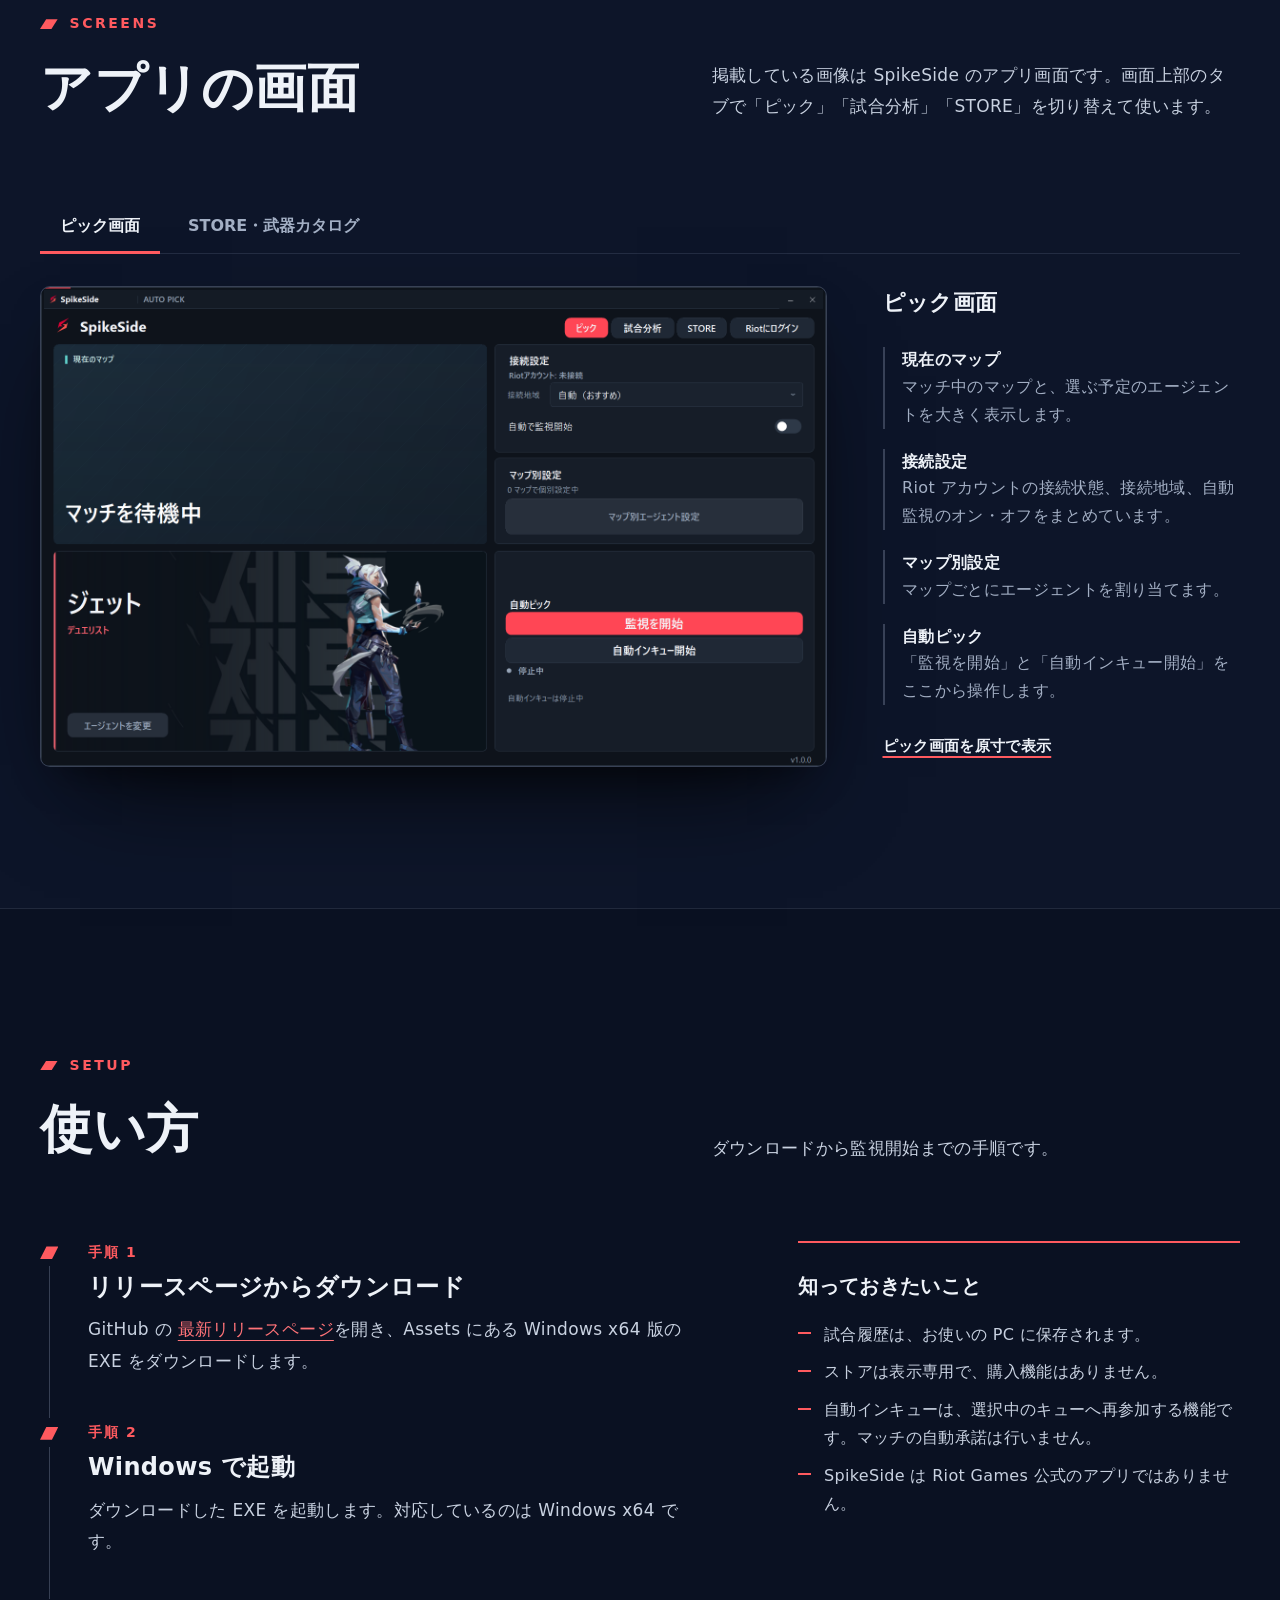
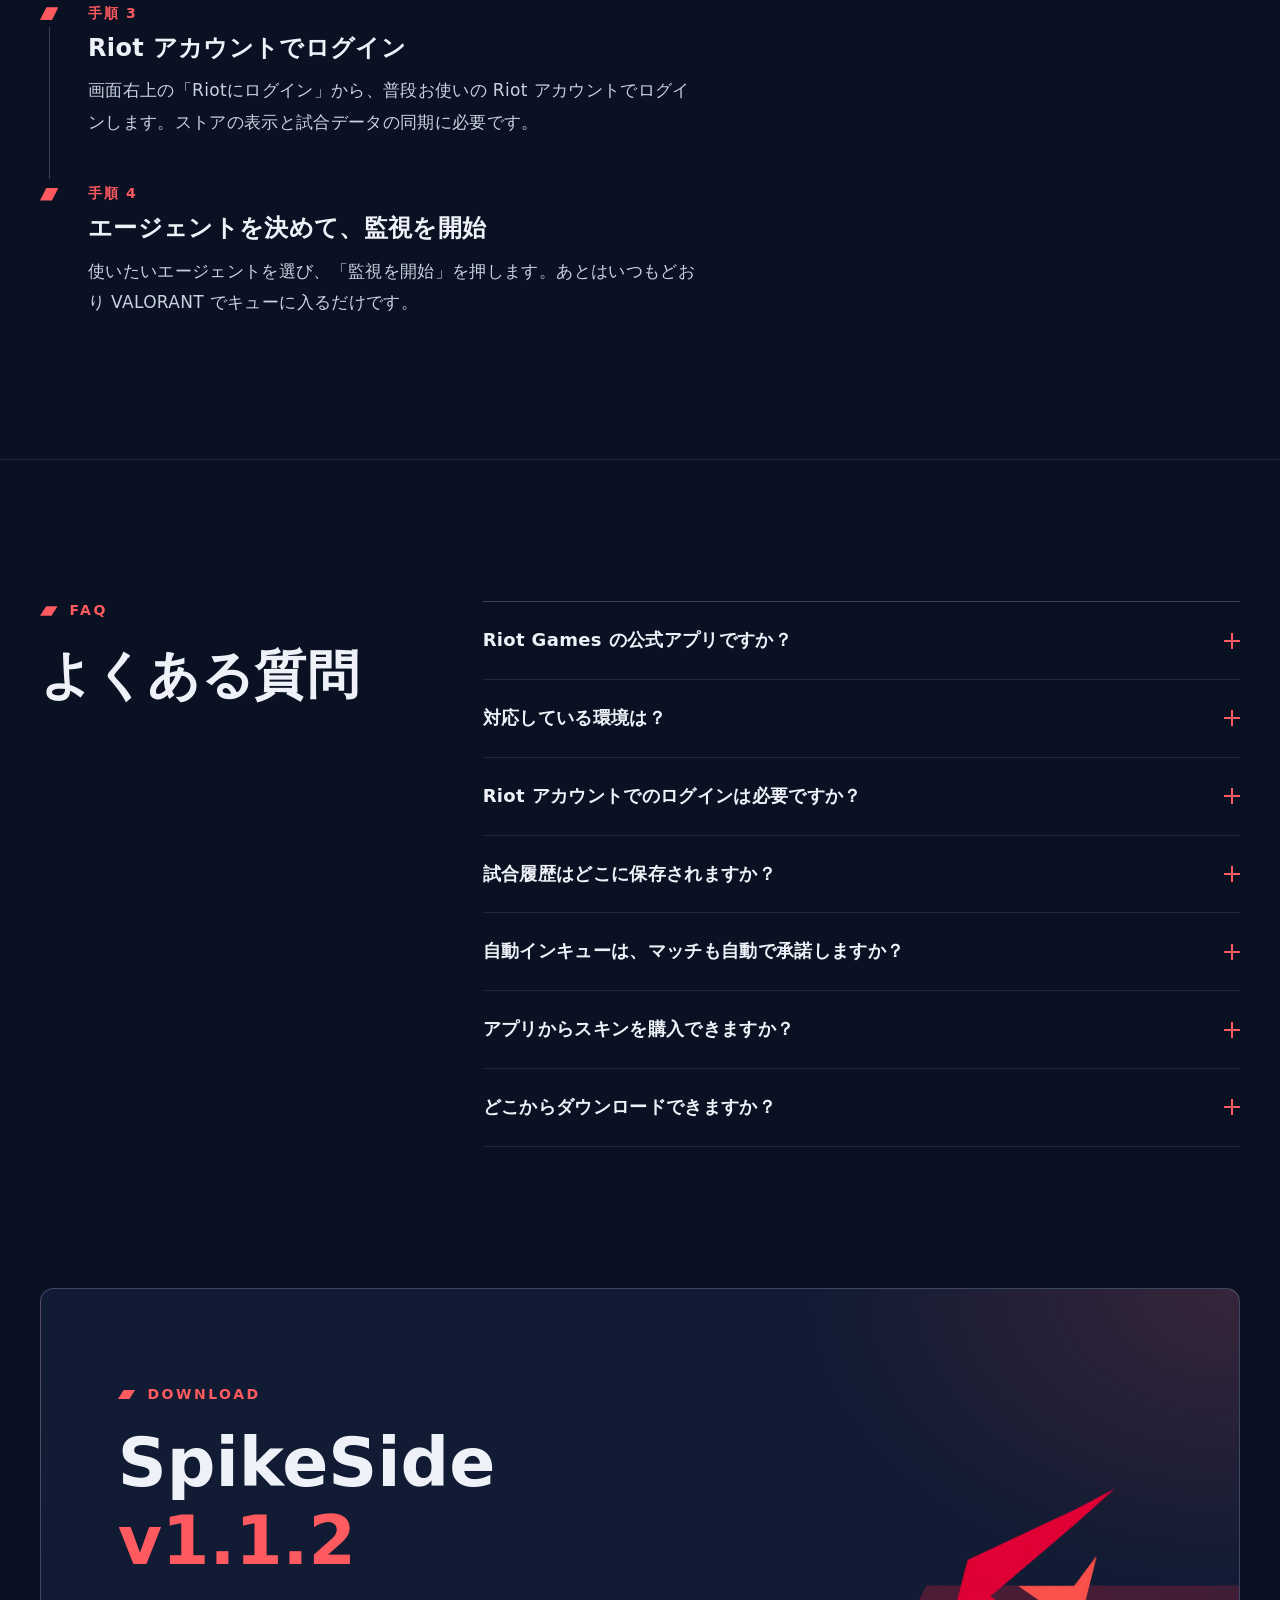
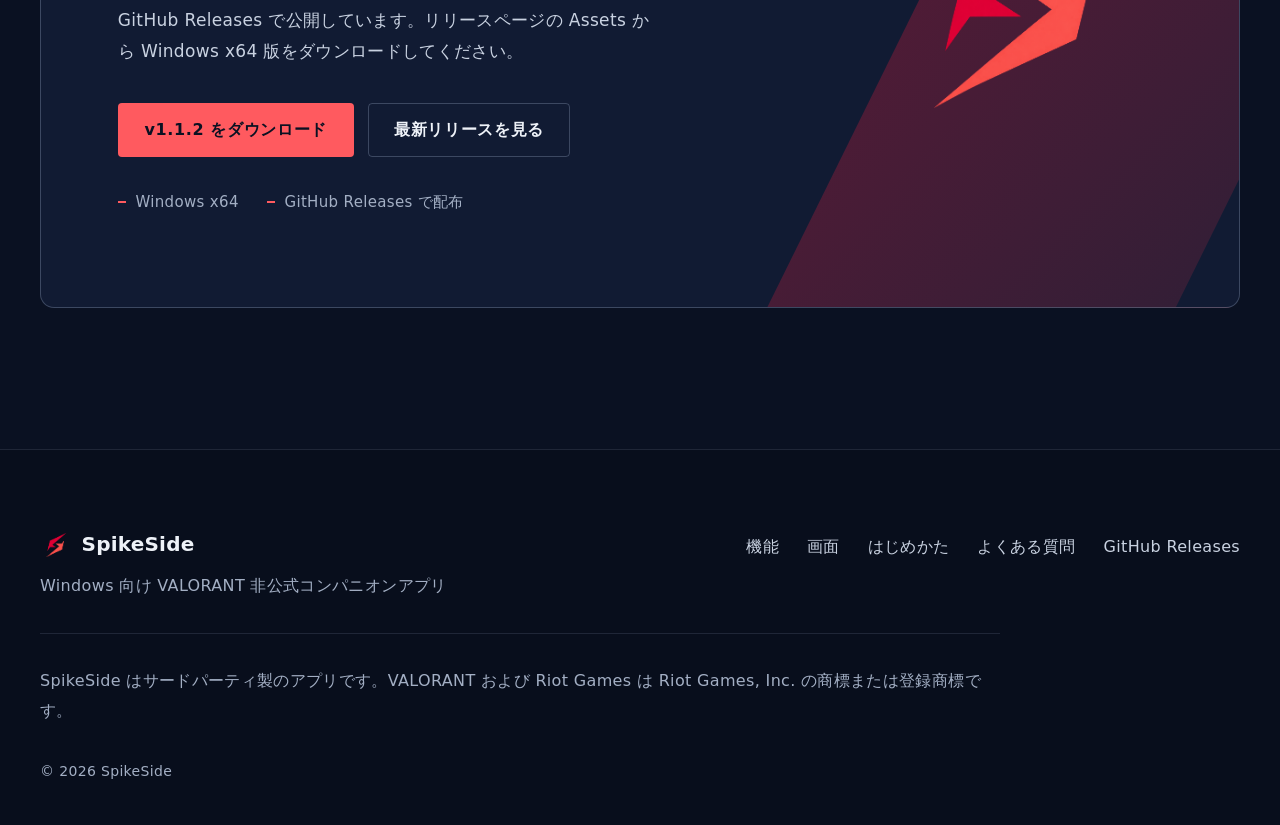
==== commit deabebac: "Update site for SpikeSide 1.1.2 Point the download buttons and latest-version label at v1.1.2 and no" ====
--- a/docs/index.html
+++ b/docs/index.html
@@ -61,13 +61,13 @@
 
           <div class="hero__aside">
             <div class="actions">
-              <a class="btn btn--primary" href="https://github.com/xero711/SpikeSide/releases/download/v1.1.1/SpikeSide.exe">
-                v1.1.1 をダウンロード
+              <a class="btn btn--primary" href="https://github.com/xero711/SpikeSide/releases/download/v1.1.2/SpikeSide.exe">
+                v1.1.2 をダウンロード
               </a>
               <a class="btn btn--ghost" href="#features">機能を見る</a>
             </div>
             <dl class="hero__meta">
-              <div><dt>最新版</dt><dd>v1.1.1</dd></div>
+              <div><dt>最新版</dt><dd>v1.1.2</dd></div>
               <div><dt>対応環境</dt><dd>Windows x64</dd></div>
               <div><dt>配布</dt><dd>GitHub Releases</dd></div>
             </dl>
@@ -131,7 +131,7 @@
             <p class="cap__tag">Store &amp; Catalog</p>
             <h3 class="cap__title">ストアと武器カタログ</h3>
             <div class="cap__body">
-              <p>今日のストアのラインナップに加え、武器カタログからスキンを名前・カテゴリー・武器で絞り込めます。カラーバリエーションやアップグレードレベルごとの見た目、動画もその場で確認できます。</p>
+              <p>今日のストアのラインナップに加え、武器カタログからスキンを名前・カテゴリー・武器で絞り込めます。カラーバリエーションやアップグレードレベルごとの見た目、ウィンドウいっぱいの拡大動画プレビューもその場で確認できます。</p>
               <ul class="ticks">
                 <li>表示専用です。購入はゲーム内で行ってください</li>
                 <li>今日のストアの表示には Riot アカウントでのログインが必要です</li>
@@ -200,7 +200,7 @@
               <dl class="notes">
                 <div><dt>今日の STORE ／ 武器カタログ</dt><dd>今日のラインナップと、スキン全体のカタログを切り替えて表示します。</dd></div>
                 <div><dt>検索と絞り込み</dt><dd>スキン名・武器名での検索に、カテゴリーと武器の絞り込みを組み合わせられます。</dd></div>
-                <div><dt>プレビュー</dt><dd>カラーバリエーション、アップグレードレベルごとの見た目、動画を確認できます。</dd></div>
+                <div><dt>プレビュー</dt><dd>カラーバリエーション、アップグレードレベルごとの見た目、拡大対応の動画プレビューを確認できます。</dd></div>
                 <div><dt>表示専用</dt><dd>購入機能はありません。購入はゲーム内で行ってください。</dd></div>
               </dl>
               <a class="text-link" href="assets/app-catalog.png">STORE 画面を原寸で表示</a>
@@ -323,11 +323,11 @@
           <img class="download__logo" src="assets/spikeside-logo.png" alt="" width="320" height="320" loading="lazy" decoding="async">
           <div class="download__body">
             <p class="eyebrow">Download</p>
-            <h2 id="download-title">SpikeSide <span class="accent">v1.1.1</span></h2>
+            <h2 id="download-title">SpikeSide <span class="accent">v1.1.2</span></h2>
             <p class="download__lead">GitHub Releases で公開しています。リリースページの Assets から Windows x64 版をダウンロードしてください。</p>
             <div class="actions">
-              <a class="btn btn--primary" href="https://github.com/xero711/SpikeSide/releases/download/v1.1.1/SpikeSide.exe">
-                v1.1.1 をダウンロード
+              <a class="btn btn--primary" href="https://github.com/xero711/SpikeSide/releases/download/v1.1.2/SpikeSide.exe">
+                v1.1.2 をダウンロード
               </a>
               <a class="btn btn--ghost" href="https://github.com/xero711/SpikeSide/releases/latest">最新リリースを見る</a>
             </div>
